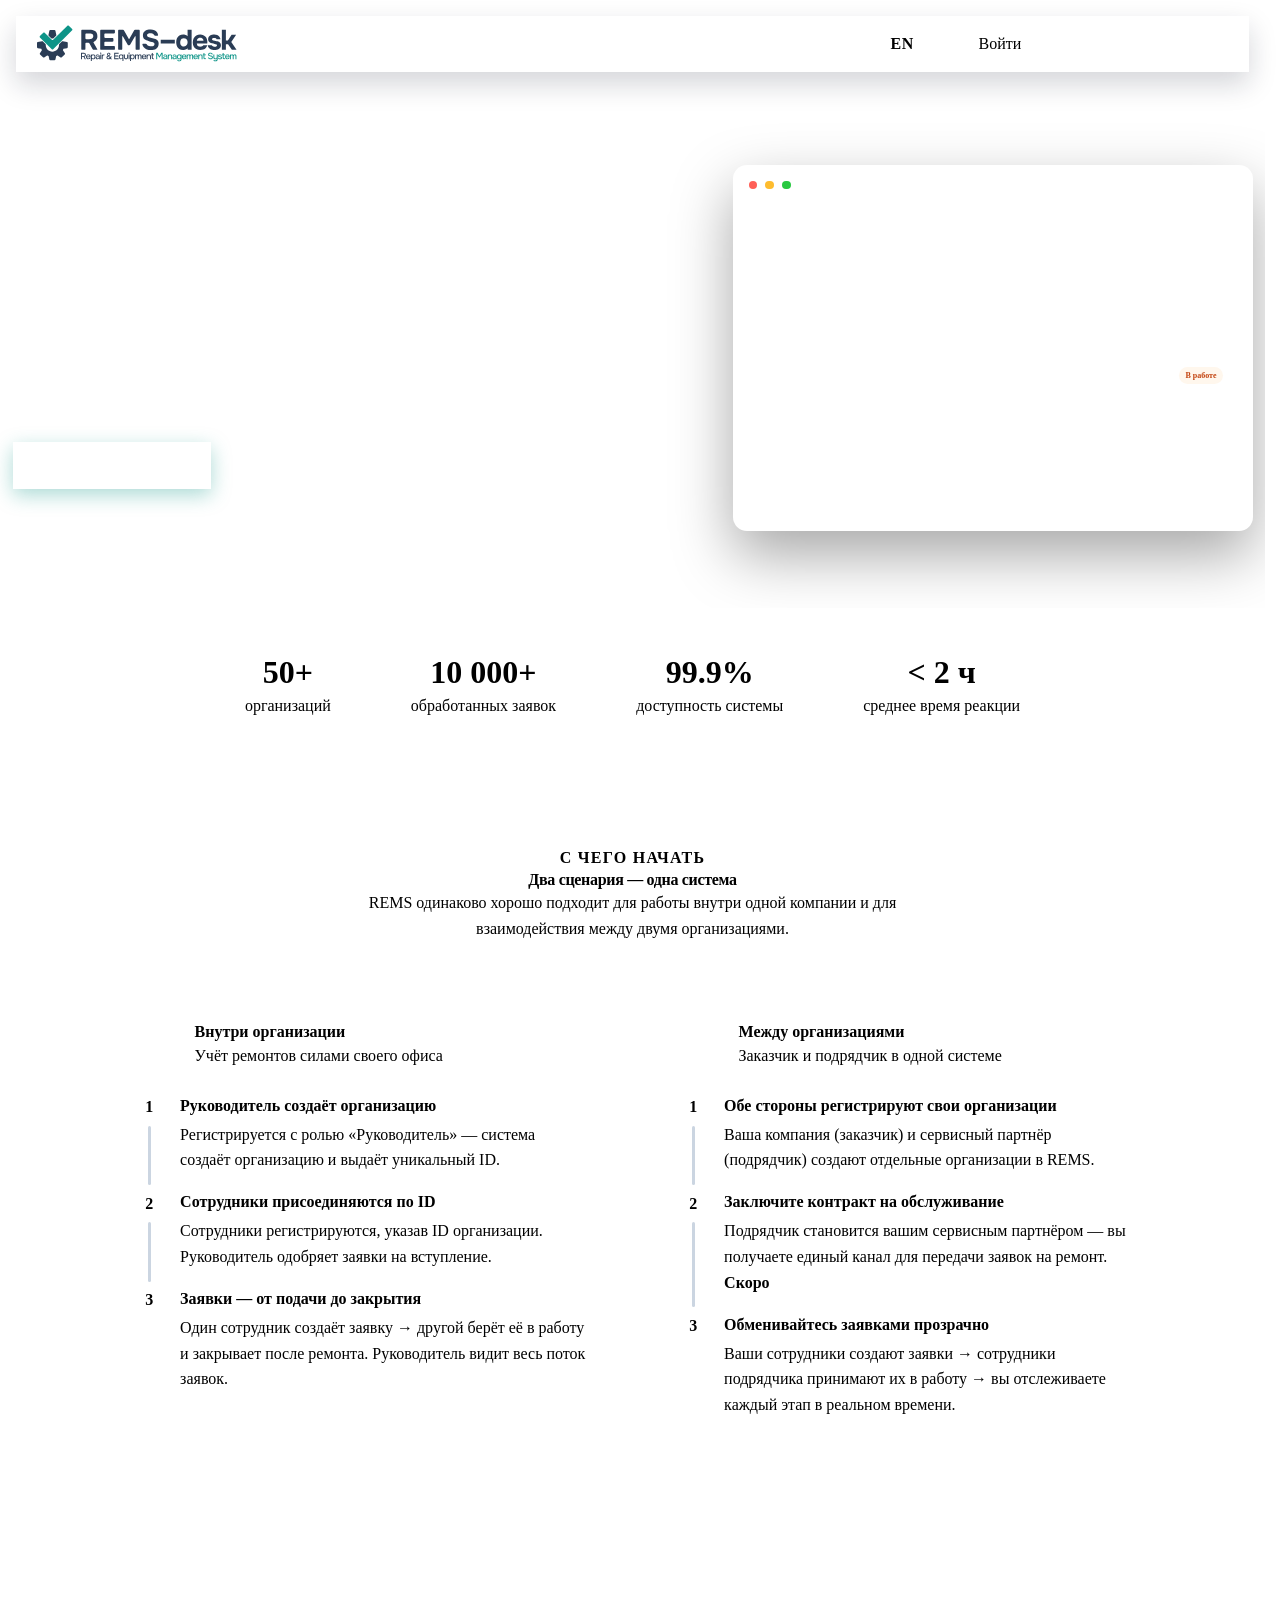
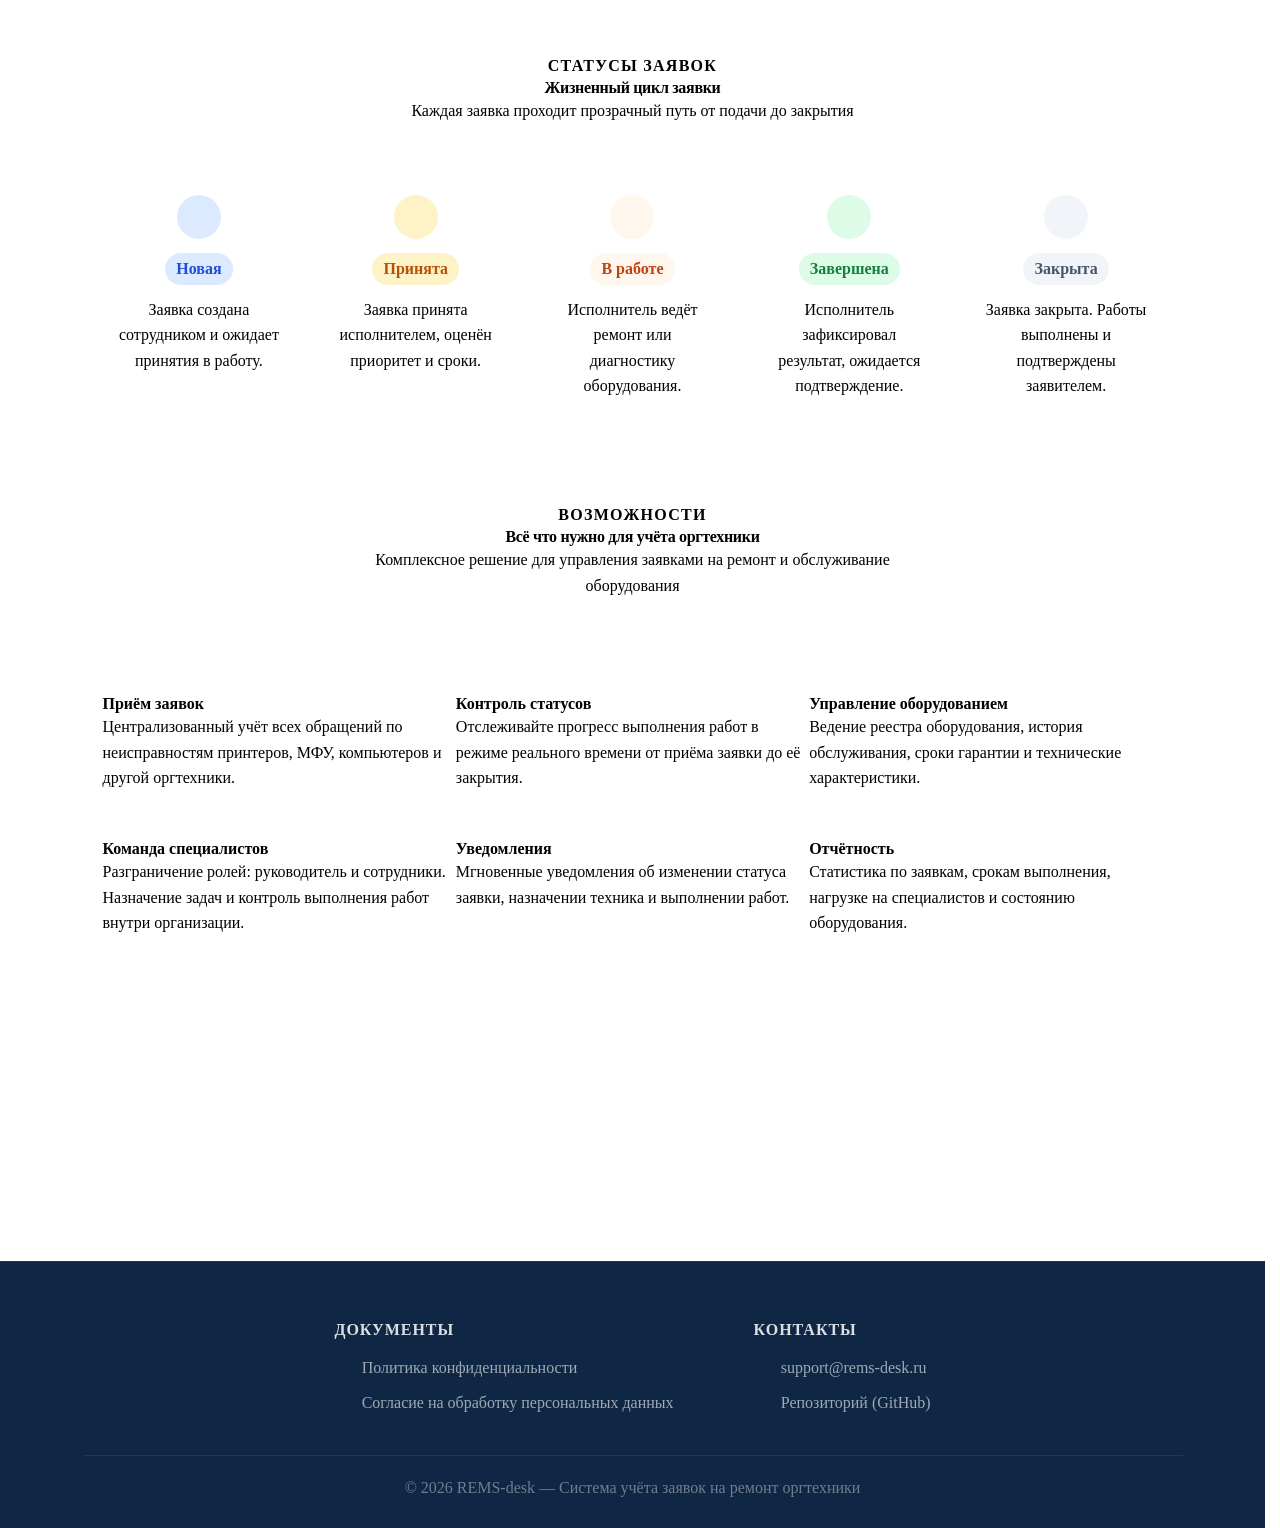
==== index.html @ 39fbb9e4 "Update: brand/logo rollout across the app, email-ready legal consents, request roadmap redesign, col" ====
<!DOCTYPE html>
<html lang="ru">
<head>
  <meta charset="UTF-8">
  <meta name="viewport" content="width=device-width, initial-scale=1.0">
  <title>REMS-desk — Система учёта заявок на ремонт оргтехники</title>

  <!-- Favicons / PWA / brand -->
  <link rel="icon" href="/assets/favicon.ico" sizes="any">
  <link rel="icon" type="image/svg+xml" href="/assets/favicon.svg">
  <link rel="icon" type="image/png" sizes="32x32" href="/assets/favicon-32x32.png">
  <link rel="icon" type="image/png" sizes="16x16" href="/assets/favicon-16x16.png">
  <link rel="apple-touch-icon" sizes="180x180" href="/assets/apple-touch-icon.png">
  <link rel="manifest" href="/assets/site.webmanifest">
  <meta name="theme-color" content="#2a3c55">

  <!-- Open Graph / Twitter (social link previews) -->
  <meta property="og:type" content="website">
  <meta property="og:site_name" content="REMS-desk">
  <meta property="og:title" content="REMS-desk — Система учёта ремонта и оборудования">
  <meta property="og:description" content="Учёт и обработка заявок на ремонт и обслуживание оргтехники: контракты, SLA, реестр оборудования.">
  <meta property="og:url" content="https://rems-desk.ru/">
  <meta property="og:image" content="https://rems-desk.ru/assets/og-image.png">
  <meta property="og:image:width" content="1200">
  <meta property="og:image:height" content="630">
  <meta name="twitter:card" content="summary_large_image">
  <meta name="twitter:title" content="REMS-desk — Система учёта ремонта и оборудования">
  <meta name="twitter:description" content="Учёт и обработка заявок на ремонт и обслуживание оргтехники.">
  <meta name="twitter:image" content="https://rems-desk.ru/assets/og-image.png">
  <!-- All assets are self-hosted (no third-party CDN dependency).
       Fonts, icons, three.js + Vanta are bundled under /fonts and
       /vendor. The site survives a full offline run of the backend. -->
  <link rel="stylesheet" href="fonts/onest.css">
  <link rel="stylesheet" href="vendor/phosphor/regular.css">
  <link rel="stylesheet" href="vendor/phosphor/bold.css">
  <link rel="stylesheet" href="vendor/phosphor/fill.css">
  <link rel="stylesheet" href="vendor/phosphor/duotone.css">
  <link rel="stylesheet" href="style.css">
  <link rel="stylesheet" href="css/landing.css">
  <!-- Vanta + three.js for the hero fog animation. Both deferred so
       they don't block first paint; the inline init polls for `VANTA`
       and `THREE` to handle the (rare) race where the body parses
       faster than these scripts execute. -->
  <script defer src="vendor/three.r134.min.js"></script>
  <script defer src="vendor/vanta.waves.min.js"></script>
  <!-- Sync flag for the auth state — set BEFORE first paint so the
       navbar doesn't briefly flash the guest variant (Login / Register)
       when the user is already authenticated and the page is reloading
       from the dashboard. The .has-auth selector below CSS-hides
       #nav-guest until applyLoggedInHeader() either confirms the token
       and toggles to #nav-user, or 401s and clears the flag. -->
  <script>
    // Pre-paint auth-state sniff. Runs synchronously in <head> so the
    // page never flashes the guest UI for a logged-in user. Two jobs:
    //
    //   1. Set .has-auth on <html> so the CSS rule collapses #nav-guest
    //      (the login/register buttons in the navbar) until JS confirms
    //      the token is valid.
    //
    //   2. Rewrite EVERY in-page auth CTA so a click bypasses the
    //      /pages/register|login page entirely and jumps straight to
    //      the dashboard. Previously the user briefly saw the login
    //      page (and lost the landing animation) while its inline
    //      redirect ran. Selector targets:
    //         a[href$="/pages/register.html"]
    //         a[href$="/pages/login.html"]
    //      …picking up the hero CTA, both guide-card buttons, the
    //      final CTA section, and the navbar's guest links. The
    //      DOM doesn't exist yet at <head> time, so we defer the
    //      rewrite to DOMContentLoaded — which still fires before
    //      any of the buttons can be clicked.
    try {
      if (localStorage.getItem('rems_token')) {
        document.documentElement.classList.add('has-auth');
        document.addEventListener('DOMContentLoaded', () => {
          // Rewrite every auth CTA to point straight at the dashboard,
          // AND attach a click handler that pops up the blur+spinner
          // overlay BEFORE the navigation happens. Without the overlay
          // the user sees a half-second of blank/white between landing
          // and dashboard render — with it the transition reads as one
          // continuous "loading" state. The destination dashboard.html
          // re-uses the overlay element (looked up by id) and only
          // dismisses it after profile data is in, honouring a 1.5s
          // min-visible floor via lib/page-loader.js.
          document.querySelectorAll(
            'a[href$="/pages/register.html"], a[href$="/pages/login.html"]'
          ).forEach(a => {
            a.href = '/pages/dashboard.html';
            a.addEventListener('click', () => {
              // Inject the overlay SYNCHRONOUSLY in the click frame.
              // The browser paints this overlay together with the
              // click-effect frame BEFORE starting to unload the
              // landing page. Without this synchronous insert, the
              // Vanta canvas was visibly "freezing" for 100-200ms
              // during the document swap (raF pauses on unload). The
              // overlay matches the dashboard's inline pre-paint
              // overlay (opaque #f8fafc + spinner) — visually
              // continuous across the navigation.
              if (document.getElementById('initial-page-loader')) return;
              const el = document.createElement('div');
              el.id = 'initial-page-loader';
              el.className = 'loader-overlay loader-overlay--fixed';
              el.style.background = '#f8fafc';        /* opaque, no compositing — same as dashboard pre-paint */
              el.innerHTML = '<span class="spinner spinner-lg" aria-label="Loading"></span>';
              document.body.appendChild(el);
            });
          });
        });
      }
    } catch (_) {}
  </script>
  <style>
    /* CSS partner of the inline script above — keep the guest variant
       collapsed while we wait for /api/profile/me. The nav-user block
       stays .hidden until applyLoggedInHeader() removes the class. */
    .has-auth #nav-guest { display: none !important; }
  </style>
  <style>
    /* Navbar auth buttons share ONE width across both languages so the
       header doesn't reflow when the user toggles RU ↔ EN. The width is
       pinned to fit the longest label of the set ("Регистрация" / 11ch);
       a fixed min-width keeps both Login and Register buttons identical
       on RU and on EN simultaneously. */
    .navbar-actions #nav-guest .btn { min-width: 9.5rem; justify-content: center; }

    /* Bell icon container — equal breathing room on both sides so it
       sits in its own slot in the navbar. Icon takes the navy "accent
       grey" tone for a stronger read against the frosted navbar bg. */
    #nav-bell {
      margin: 0 0.25rem;
      --btn-icon:       var(--clr-navy);
      --btn-icon-hover: var(--clr-accent);
    }
  </style>
  <style>
    /* ── Landing extras ────────────────────────────────────────── */

    /* Unified width tokens for the landing:
       • --landing-content: width of every information section below
         the hero. Tuned so two .guide-card tiles sit side-by-side
         comfortably ("2 big squares + a bit").
       • --landing-navbar:  width of the floating navbar — slightly
         wider than the content so the chrome reads as a frame above
         the page content, not as part of it. */
    :root {
      --landing-content: 1060px;
      /* Navbar shell is intentionally wider than --landing-content so
         the chrome reads as a frame ABOVE the page rather than as part
         of the column. Was 1180px (370px side gap on a 1920px viewport,
         feels narrow); bumped to 1540px so the side gap is roughly
         halved (~190px) on a 1920px viewport. Content columns below
         the hero still respect --landing-content. */
      --landing-navbar:  1540px;
    }
    /* Force every information section on the landing through ONE width
       (`--landing-content`) by overriding the global --content-max
       token in landing scope. Anything inside body.landing that uses
       var(--content-max) — .features-grid, .landing-footer, .container,
       etc. — falls in line automatically. */
    body.landing { --content-max: var(--landing-content); }

    /* ── Floating navbar ────────────────────────────────────────── */
    /* The landing-page navbar overrides the default site navbar's
       full-bleed look: detaches from the page edges, rounds, casts a
       drop-shadow, and sits ABOVE the Vanta hero via z-index. The
       background is opaque-ish white so the navbar still reads on top
       of the dark fog canvas behind it. */
    body.landing > .navbar {
      position: sticky;
      top: 1rem;
      z-index: 50;
      width: calc(100% - 2rem);
      max-width: var(--landing-navbar);
      margin: 1rem auto 0;
      border-radius: var(--radius-2xl);
      /* Frosted-glass effect: the bg has only ~70% opacity and the
         browser actually blurs the fog behind it. backdrop-filter is
         widely supported now; on older browsers the more opaque
         fallback below still reads as a clean navbar. */
      background: rgba(255, 255, 255, 0.7);
      backdrop-filter: blur(18px) saturate(140%);
      -webkit-backdrop-filter: blur(18px) saturate(140%);
      box-shadow: 0 12px 28px rgba(15, 23, 42, 0.18);
      border: 1px solid rgba(255, 255, 255, 0.5);
      padding: 0.75rem 1.25rem;
    }
    /* Browsers without backdrop-filter fall back to a more opaque tile
       so the text on the navbar still reads against the fog behind. */
    @supports not ((backdrop-filter: blur(1px)) or (-webkit-backdrop-filter: blur(1px))) {
      body.landing > .navbar { background: rgba(255, 255, 255, 0.94); }
    }
    /* Page background: navy under everything except the body sections
       — eliminates the bright white strip that used to peek between
       the top of the viewport and the navbar. */
    body.landing { background: var(--clr-navy); }

    /* ── Hero — full-bleed Vanta canvas + overlay content ───────── */
    .hero {
      position: relative;
      padding: 0;
      overflow: hidden;
      /* Hero canvas reaches the VERY TOP of the viewport — the floating
         navbar sits on top of it via z-index. The negative margin is
         generous (8rem) so we cover both the navbar's 1rem top-offset
         and its variable height (taller now with the bilingual subtitle
         line). The previous tight 4.5rem calc left a navy strip when
         the navbar grew. */
      margin-top: -8rem;
      padding-top: 9rem;
      background: var(--clr-navy);                  /* fallback if Vanta hasn't initialised yet */
      color: #fff;
      border-bottom: none;
    }
    .hero-2col {
      position: relative;
      z-index: 1;
      display: grid;
      grid-template-columns: 1.05fr 1fr;
      align-items: center;
      gap: var(--space-8);
      min-height: 520px;
      /* Hero content gets its OWN width — slightly wider than the
         landing's central info column (--landing-content = 1060px)
         but still narrower than the navbar shell (--landing-navbar =
         1540px). Picks up "the hero text + mockup feel more
         expansive than the article below" without dragging the eye
         off the center axis. */
      max-width: 1240px;
      margin: 0 auto;
      padding: 3rem var(--space-6);
    }
    .hero-text {
      display: flex;
      flex-direction: column;
      justify-content: center;
      align-items: flex-start;                      /* hero content rides the LEFT edge of the grid */
      text-align: left;                             /* defend against inherited `text-align: center` from .hero / .container */
    }
    .hero-text * { text-align: inherit; }
    /* Hero title — flat white, NO shadow. The Vanta canvas behind it
       carries enough contrast (navy waves) that pure white reads
       cleanly without typographic effects. Previous layered shadows
       felt overworked and competed with the subtitle below. */
    .hero-title {
      font-size: clamp(1.75rem, 3.3vw, 2.6rem);
      font-weight: 800;
      color: #fff;
      line-height: 1.12;
      letter-spacing: -0.02em;
      margin: 0 0 1rem;
      padding: 0;
      text-shadow: none;
    }
    /* Accent word ("оргтехники") — pure white, NO shadow. The title
       above already carries a layered shadow stack for legibility;
       repeating it on the accent line made the typography feel
       overworked. Plain white reads cleanly against the waves. */
    .hero-title .accent {
      color: #fff;
      text-shadow: none;
    }
    .hero-subtitle {
      font-size: var(--text-lg);
      /* Semi-transparent so the subtitle quietly supports the title
         rather than competing with it for attention. 0.78 alpha
         reads against the darkest wave troughs while clearly
         de-emphasised against the title. No text-shadow — matches the
         title's flat treatment. */
      color: rgba(255, 255, 255, 0.78);
      line-height: 1.6;
      margin: 0 0 1.75rem;
      padding: 0;
      max-width: 540px;
      text-shadow: none;
    }
    .hero-actions { display: flex; gap: 1rem; flex-wrap: wrap; }
    /* Hero CTA: jade-teal filled CTA with white label. Uses the new
       var-based hover system (.btn base in style.css reads these
       tokens) so hovering shifts bg, label and icon channels in
       parallel — no per-rule override of the hover behaviour needed. */
    .hero-actions .btn-hero-cta {
      --btn-bg:           var(--clr-accent);
      --btn-color:        #fff;
      --btn-border:       var(--clr-accent);
      --btn-icon:         #fff;
      --btn-bg-hover:     var(--clr-accent-hover);
      --btn-color-hover:  #ecfdf5;
      --btn-border-hover: var(--clr-accent-hover);
      --btn-icon-hover:   #ecfdf5;
      font-weight: 700;
      padding: 0.85rem 1.6rem;
      font-size: var(--text-base);
      box-shadow: 0 6px 20px rgba(13, 148, 136, 0.35);
    }
    .hero-actions .btn-hero-cta:hover { box-shadow: 0 10px 28px rgba(13, 148, 136, 0.45); }

    /* Vanta fog canvas: the lib injects a <canvas> as the FIRST child
       of #hero-vanta — pin it behind the content with a negative
       z-index trick (we use z-index:0 on the canvas, z-index:1 on
       content) and stretch it to the full hero box. */
    .vanta-canvas { position: absolute; inset: 0; z-index: 0; }

    /* Hero mockup — dark wrapper and spotlight gradients are gone.
       The window now floats over the fog and aligns to the RIGHT edge
       of the hero grid (mirror of the title's left edge), and is wider
       so the right-hand half of the hero carries more visual weight. */
    .hero-mockup {
      display: flex;
      align-items: center;
      justify-content: flex-end;
      padding: 1rem 0;
      position: relative;
    }
    /* Grow the mock window from 400 px → 520 px so its right edge
       sits flush with the grid's right edge (mirror of the title
       padding on the left). */
    .hero-mockup .mockup-window { max-width: 520px; }
    .mockup-window {
      background: #fff;
      border-radius: 14px;
      box-shadow: 0 24px 60px rgba(0,0,0,.35);
      width: 100%;
      max-width: 400px;
      overflow: hidden;
      position: relative;
      z-index: 1;
    }
    .mockup-topbar {
      background: var(--clr-navy);
      padding: .65rem 1rem;
      display: flex;
      align-items: center;
      gap: .5rem;
    }
    .mockup-dot { width: .55rem; height: .55rem; border-radius: 50%; }
    .mockup-dot.r { background: #ff5f57; }
    .mockup-dot.y { background: #febc2e; }
    .mockup-dot.g { background: #28c840; }
    .mockup-title-bar {
      flex: 1;
      background: rgba(255,255,255,.08);
      border-radius: 4px;
      height: 1.2rem;
      margin: 0 .5rem;
      display: flex;
      align-items: center;
      padding: 0 .5rem;
    }
    .mockup-title-bar span { font-size: .6rem; color: rgba(255,255,255,.5); font-family: monospace; }
    .mockup-body { padding: 1.25rem; }
    .mockup-header {
      display: flex;
      align-items: center;
      justify-content: space-between;
      margin-bottom: 1rem;
    }
    .mockup-logo {
      display: flex;
      align-items: center;
      gap: .4rem;
      font-weight: 700;
      font-size: .8rem;
      color: var(--clr-navy);
    }
    .mockup-logo-icon {
      width: 1.5rem; height: 1.5rem;
      background: var(--clr-navy);
      border-radius: 5px;
      display: flex; align-items: center; justify-content: center;
      color: #fff; font-size: .7rem;
    }
    .mockup-stats {
      display: grid;
      grid-template-columns: 1fr 1fr 1fr;
      gap: .5rem;
      margin-bottom: 1rem;
    }
    .mockup-stat {
      background: var(--clr-bg-muted);
      border-radius: 8px;
      padding: .6rem .5rem;
      text-align: center;
    }
    .mockup-stat-val { font-size: .85rem; font-weight: 700; color: var(--clr-navy); line-height: 1; }
    .mockup-stat-lbl { font-size: .55rem; color: var(--clr-text-muted); margin-top: .2rem; }
    .mockup-section-label {
      font-size: .6rem;
      font-weight: 700;
      text-transform: uppercase;
      letter-spacing: .07em;
      color: var(--clr-text-muted);
      margin-bottom: .5rem;
    }
    .mockup-req {
      display: flex;
      align-items: center;
      gap: .6rem;
      padding: .55rem .6rem;
      border: 1px solid var(--clr-border);
      border-radius: 8px;
      margin-bottom: .4rem;
      background: #fff;
    }
    .mockup-req-icon {
      width: 1.6rem; height: 1.6rem;
      border-radius: 6px;
      display: flex; align-items: center; justify-content: center;
      font-size: .75rem;
      flex-shrink: 0;
    }
    .mockup-req-icon.teal { background: var(--clr-accent-light); color: var(--clr-accent); }
    .mockup-req-icon.navy { background: var(--clr-navy-light); color: var(--clr-navy); }
    .mockup-req-main { flex: 1; min-width: 0; }
    .mockup-req-title { font-size: .65rem; font-weight: 600; color: var(--clr-text-primary); white-space: nowrap; overflow: hidden; text-overflow: ellipsis; }
    .mockup-req-sub   { font-size: .55rem; color: var(--clr-text-muted); }
    .mockup-badge {
      font-size: .5rem;
      font-weight: 700;
      padding: .15rem .4rem;
      border-radius: 999px;
      white-space: nowrap;
    }
    .mockup-badge.orange { background: #fff7ed; color: #c2410c; }
    .mockup-badge.green  { background: var(--clr-accent-light); color: var(--clr-accent); }
    .mockup-badge.blue   { background: var(--clr-navy-light); color: var(--clr-navy); }

    /* Stats row — gray band */
    .stats-row {
      display: flex;
      justify-content: center;
      flex-wrap: wrap;
      gap: 2.5rem 5rem;
      padding: 3rem 1.5rem;
      background: var(--clr-bg-subtle);
      border-top: 1px solid var(--clr-border);
      border-bottom: 1px solid var(--clr-border);
    }
    .stat-item { text-align: center; }
    .stat-item-val   { font-size: 2rem; font-weight: 800; color: var(--clr-navy); line-height: 1; }
    .stat-item-label { font-size: var(--text-sm); color: var(--clr-text-secondary); margin-top: .4rem; }

    /* ── Guide cards ─────────────────────────────────────────────
       Both cards share ONE palette now: navy "accent gray" headers/
       icons + the brand jade-teal CTA at the bottom. The previous
       teal-vs-navy split was visually noisy. */
    .guide-cards {
      display: grid;
      grid-template-columns: 1fr 1fr;
      gap: 1.75rem;
      max-width: var(--landing-content);
      margin: 0 auto;
    }
    .guide-card {
      background: var(--clr-bg-subtle);
      border: 1px solid var(--clr-border);
      border-radius: var(--radius-xl);
      padding: 2rem;
      display: flex;
      flex-direction: column;
      gap: 1.5rem;
    }
    /* Header pattern mirrors .modal-header: icon-tile on the LEFT,
       title (xl/700/primary) on top of a muted subtitle line. The
       previous "small uppercase TAG above the title" inverted the
       hierarchy (label > content). */
    .guide-card-header {
      display: flex;
      align-items: center;
      gap: 1rem;
    }
    .guide-card-icon {
      width: 2.75rem;
      aspect-ratio: 1 / 1;
      border-radius: var(--radius-lg);
      display: flex; align-items: center; justify-content: center;
      font-size: 1.35rem;
      flex-shrink: 0;
      background: var(--clr-navy-light);
      color: var(--clr-navy);
    }
    .guide-card-header-text { flex: 1; min-width: 0; }
    /* Now reads as the secondary line under the title — small, muted,
       not the loudest thing in the card. */
    .guide-card-tag {
      font-size: var(--text-sm);
      font-weight: 500;
      color: var(--clr-text-secondary);
      margin-top: .15rem;
    }
    .guide-card-title {
      font-size: var(--text-xl);
      font-weight: 700;
      color: var(--clr-text-primary);
      line-height: 1.25;
    }
    /* CTA spans the whole card bottom (matches modal-footer .btn pattern). */
    .guide-card-btn { margin-top: auto; width: 100%; }

    /* Step numbers — slimmer & a touch denser. Same circle for both
       cards now that the palette is unified. */
    .guide-steps { display: flex; flex-direction: column; gap: 0; }
    .guide-step {
      display: grid;
      grid-template-columns: auto 1fr;
      gap: 1rem;
      align-items: stretch;       /* let left column fill the row so the line reaches the next circle */
    }
    .guide-step-left {
      display: flex;
      flex-direction: column;
      align-items: center;
      flex-shrink: 0;
    }
    .guide-step-num {
      width: 1.85rem; height: 1.85rem;
      border-radius: 50%;
      border: 2px solid var(--clr-navy);
      background: var(--clr-navy-light);
      color: var(--clr-navy);
      display: flex; align-items: center; justify-content: center;
      font-size: var(--text-xs); font-weight: 700;
      flex-shrink: 0;
    }
    /* Line fills the gap between two consecutive circles with a tiny
       equal margin top/bottom (4px each side). Thicker (3px) + darker
       than the previous --clr-border so the connection actually reads. */
    .guide-step-line {
      width: 3px;
      flex: 1;
      background: var(--clr-border-strong, #cbd5e1);
      margin: 4px 0;
      border-radius: 2px;
    }
    .guide-step-body { padding-top: .1rem; padding-bottom: 1rem; }
    .guide-step:last-child .guide-step-body { padding-bottom: 0; }
    .guide-step-title {
      font-size: var(--text-sm);
      font-weight: 700;
      color: var(--clr-navy);
      margin-bottom: .25rem;
    }
    .guide-step-desc {
      font-size: var(--text-xs);
      color: var(--clr-text-secondary);
      line-height: 1.6;
    }

    @media (max-width: 760px) {
      .guide-cards { grid-template-columns: 1fr; }
    }

    /* Features */
    .feature-card {
      background: var(--clr-surface);
      border: 1px solid var(--clr-border);
    }
    .feature-icon.navy { background: var(--clr-navy-light); color: var(--clr-navy); }

    /* ── Request Statuses ─────────────────────────────────────────
       Section spans the SAME width as the rest of the landing content
       (--landing-content). Arrow cells (`auto`) stretch with the row
       so the chevron is genuinely centred against the cards, not
       pinned to a hand-tuned padding-top. */
    .status-flow {
      display: grid;
      grid-template-columns: 1fr auto 1fr auto 1fr auto 1fr auto 1fr;
      gap: .75rem;
      align-items: stretch;       /* rows stretch — cards in a row share height */
      max-width: var(--landing-content);
      margin: 0 auto;
    }
    /* Arrows: vertically centred against the card row + slightly
       darker/bolder than the muted border colour. Phosphor `ph-bold`
       weight is loaded site-wide, so we can pin the bolder glyph here. */
    .status-arrow {
      color: var(--clr-text-muted);
      font-size: 1.5rem;
      display: flex;
      align-items: center;
      justify-content: center;
    }
    .status-card {
      background: var(--clr-surface);
      border: 1px solid var(--clr-border);
      border-radius: var(--radius-xl);
      padding: 1.5rem 1rem;
      text-align: center;
      transition: box-shadow var(--trans-normal), transform var(--trans-normal);
      display: flex;              /* equal-height cards across the row */
      flex-direction: column;
      align-items: center;
    }
    .status-card:hover { box-shadow: var(--shadow-md); transform: translateY(-2px); }
    .status-icon {
      width: 2.75rem; height: 2.75rem;
      border-radius: 50%;
      display: flex; align-items: center; justify-content: center;
      font-size: 1.2rem;
      margin: 0 auto .85rem;
    }
    .status-badge {
      display: inline-block;
      padding: .25rem .7rem;
      border-radius: 999px;
      font-size: var(--text-xs);
      font-weight: 700;
      margin-bottom: .75rem;
    }
    .status-desc {
      font-size: var(--text-xs);
      color: var(--clr-text-secondary);
      line-height: 1.6;
      margin: 0;
    }
    /* Per-status colour palette — five distinct tones so no two stages
       share a colour. We avoid the brand jade-teal AND ink-navy here so
       the lifecycle reads as its own colour story (not a recap of the
       brand). Light bg + on-dark text per chip. */
    .status-new      .status-icon, .status-new      .status-badge { background: #dbeafe; color: #1d4ed8; }   /* blue   */
    .status-accepted .status-icon, .status-accepted .status-badge { background: #fef3c7; color: #b45309; }   /* amber  */
    .status-progress .status-icon, .status-progress .status-badge { background: #fff7ed; color: #c2410c; }   /* orange */
    .status-done     .status-icon, .status-done     .status-badge { background: #dcfce7; color: #15803d; }   /* green  */
    .status-closed   .status-icon, .status-closed   .status-badge { background: #f1f5f9; color: #475569; }   /* slate  */

    @media (max-width: 900px) {
      .status-flow {
        grid-template-columns: 1fr 1fr;
      }
      .status-arrow { display: none; }
    }
    @media (max-width: 520px) {
      .status-flow { grid-template-columns: 1fr; }
    }

    /* Roles */
    .role-pill-grid {
      display: grid;
      grid-template-columns: repeat(auto-fit, minmax(220px, 1fr));
      gap: 1.25rem;
      max-width: 960px;
      margin: 0 auto;
    }
    .role-pill {
      background: var(--clr-surface);
      border: 1px solid var(--clr-border);
      border-radius: var(--radius-xl);
      padding: 1.5rem;
      transition: box-shadow var(--trans-normal), transform var(--trans-normal);
    }
    .role-pill:hover { box-shadow: var(--shadow-md); transform: translateY(-2px); }
    .role-pill-icon {
      width: 2.75rem; height: 2.75rem;
      border-radius: var(--radius-md);
      display: flex; align-items: center; justify-content: center;
      font-size: 1.25rem;
      margin-bottom: 1rem;
    }
    .role-pill-icon.green { background: var(--clr-accent-light); color: var(--clr-accent); }
    .role-pill-icon.navy  { background: var(--clr-navy-light);   color: var(--clr-navy); }
    .role-pill-title { font-size: var(--text-base); font-weight: 600; margin-bottom: .4rem; color: var(--clr-navy); }
    .role-pill-desc  { font-size: var(--text-sm); color: var(--clr-text-secondary); line-height: 1.55; }

    /* Section label / title overrides */
    .section-label { color: var(--clr-accent) !important; }
    .section-title { color: var(--clr-navy)   !important; }

    /* Responsive hero */
    @media (max-width: 768px) {
      .hero-2col {
        grid-template-columns: 1fr;
        min-height: auto;
      }
      .hero-text { padding: 3rem 1.5rem; }
      .hero-mockup { display: none; }
    }
  </style>
</head>
<body class="landing">

<!-- ── Navbar ──────────────────────────────────────────────────── -->
<header class="navbar">
  <a href="/" class="navbar-brand" aria-label="REMS-desk">
    <img class="navbar-logo-img" src="/assets/logo-full.svg" alt="REMS-desk — Repair & Equipment Management System">
  </a>
  <div class="navbar-spacer"></div>
  <div class="navbar-actions">
    <div class="lang-switcher">
      <button type="button" class="lang-btn active" data-lang="ru">RU</button>
      <button type="button" class="lang-btn"        data-lang="en">EN</button>
    </div>

    <!-- Guest variant: shown when NO rems_token in localStorage -->
    <div id="nav-guest" style="display:contents;">
      <a href="/pages/login.html" class="btn btn-secondary" data-i18n="landing.cta_secondary">Войти</a>
      <a href="/pages/register.html" class="btn btn-navy" data-i18n="auth.register.title">Регистрация</a>
    </div>

    <!-- Logged-in variant: shown when rems_token is present.
         Hidden by default; JS at bottom of page toggles visibility AFTER
         a successful /api/profile/me fetch so we don't flash the user UI
         for a stale/invalid token. -->
    <div id="nav-user" class="hidden" style="display:contents;">
      <button class="btn btn-icon btn-ghost" id="nav-bell" style="position:relative;" aria-label="Уведомления">
        <i class="ph ph-bell" style="font-size:1.25rem;"></i>
        <!-- Mirror of dashboard's bell badge — but on the landing the
             user is presumably guest; this stays hidden in practice. -->
        <span class="notif-count-badge" id="nav-bell-dot" style="display:none;" aria-hidden="true"></span>
      </button>

      <!-- No horizontal padding on the wrap — the gap to the bell on the
           left and to the dropdown chrome on the right is owned by
           `.navbar-actions` flex gap (and #nav-bell's own .25rem margin).
           Previously this wrap had `.65rem` side-padding which doubled
           the spacing visually. -->
      <div class="user-menu-wrap navbar-user-trigger" style="position:relative; display:flex; align-items:center; gap:.5rem; padding:.25rem 0; border-radius:var(--radius-lg);">
        <!-- Name is a plain link that jumps straight to the dashboard
             overview tab. Putting it OUTSIDE the avatar button avoids
             the old `stopPropagation`-vs-bubble race where clicking
             the name briefly toggled the dropdown before navigating. -->
        <a id="nav-user-name" href="/pages/dashboard.html"
           style="font-size:var(--text-sm); font-weight:600; color:var(--clr-navy); text-decoration:none;">…</a>
        <button id="nav-user-trigger" class="avatar avatar-sm" type="button"
                style="cursor:pointer; border:none; padding:0;">
          <span id="nav-user-initials">?</span>
          <img id="nav-user-avatar" src="" alt="" style="display:none;">
        </button>

        <!-- Same 3-row dropdown structure as the dashboard's #user-dropdown.
             Header row IS the profile link now — clicking it jumps to
             /pages/dashboard.html#profile. -->
        <div id="nav-user-dropdown" class="hidden user-dropdown">
          <a class="user-dropdown-row user-dropdown-row--header" href="/pages/dashboard.html#profile">
            <span class="user-dropdown-icon"><i class="ph-duotone ph-user-circle"></i></span>
            <span class="user-dropdown-text">
              <span id="nav-dd-name" class="user-dropdown-name">—</span>
              <span id="nav-dd-contact" class="user-dropdown-sub">—</span>
            </span>
          </a>
          <a id="nav-dd-org-link" class="user-dropdown-row" href="/pages/dashboard.html#org">
            <span class="user-dropdown-icon"><i class="ph-duotone ph-buildings"></i></span>
            <span class="user-dropdown-text">
              <span id="nav-dd-org" class="user-dropdown-name">—</span>
              <span id="nav-dd-pill" class="badge badge-default user-dropdown-pill">—</span>
            </span>
          </a>
          <button id="nav-logout" class="user-dropdown-row user-dropdown-row--danger" type="button">
            <span class="user-dropdown-icon"><i class="ph-duotone ph-sign-out"></i></span>
            <span class="user-dropdown-text">
              <span class="user-dropdown-name" data-i18n="nav.logout">Выйти</span>
            </span>
          </button>
        </div>
      </div>
    </div>
  </div>
</header>

<!-- ══════════════════════════════════════════════════════════════
     SECTION 1 — Hero  (background: white)
     ══════════════════════════════════════════════════════════════ -->
<section class="hero" id="hero-vanta">
  <div class="hero-2col">

    <!-- Left: text + single CTA. The "Система управления ремонтом"
         badge from earlier drafts is gone; the title carries the
         brand on its own against the fog backdrop. -->
    <div class="hero-text">
      <h1 class="hero-title">
        <span data-i18n="landing.hero_title">Учёт заявок на ремонт и обслуживание</span><br>
        <span class="accent" data-i18n="landing.hero_title_accent">оргтехники</span>
      </h1>
      <p class="hero-subtitle" data-i18n="landing.hero_subtitle">
        Автоматизируйте обслуживание принтеров, копиров и компьютеров. Полная прозрачность от приёма заявки до закрытия.
      </p>
      <div class="hero-actions">
        <a href="/pages/register.html" class="btn btn-hero-cta">
          <span data-i18n="landing.cta_primary">Зарегистрироваться</span>
        </a>
      </div>
    </div>

    <!-- Right: UI mockup. The dark navy frame + radial-gradient
         spotlight wrapper is gone — the mockup window now floats
         directly over the Vanta fog. -->
    <div class="hero-mockup">
      <div class="mockup-window">
        <div class="mockup-topbar">
          <div class="mockup-dot r"></div>
          <div class="mockup-dot y"></div>
          <div class="mockup-dot g"></div>
          <div class="mockup-title-bar"><span>rems.local/dashboard</span></div>
        </div>
        <div class="mockup-body">
          <div class="mockup-header">
            <div class="mockup-logo">
              <div class="mockup-logo-icon"><i class="ph ph-wrench"></i></div>
              REMS
            </div>
            <span style="font-size:.6rem; color:var(--clr-text-muted);">Иванов И.И. · Сотрудник</span>
          </div>
          <div class="mockup-stats">
            <div class="mockup-stat">
              <div class="mockup-stat-val" style="color:var(--clr-accent);">12</div>
              <div class="mockup-stat-lbl">Открытых</div>
            </div>
            <div class="mockup-stat">
              <div class="mockup-stat-val">5</div>
              <div class="mockup-stat-lbl">В работе</div>
            </div>
            <div class="mockup-stat">
              <div class="mockup-stat-val" style="color:var(--clr-navy);">48</div>
              <div class="mockup-stat-lbl">Закрыто</div>
            </div>
          </div>
          <div class="mockup-section-label">Активные заявки</div>
          <div class="mockup-req">
            <div class="mockup-req-icon teal"><i class="ph ph-printer"></i></div>
            <div class="mockup-req-main">
              <div class="mockup-req-title">HP LaserJet — не печатает</div>
              <div class="mockup-req-sub">Бухгалтерия · #REQ-1042</div>
            </div>
            <span class="mockup-badge orange">В работе</span>
          </div>
          <div class="mockup-req">
            <div class="mockup-req-icon navy"><i class="ph ph-desktop-tower"></i></div>
            <div class="mockup-req-main">
              <div class="mockup-req-title">ПК зависает при загрузке</div>
              <div class="mockup-req-sub">ИТ-отдел · #REQ-1041</div>
            </div>
            <span class="mockup-badge blue">Новая</span>
          </div>
          <div class="mockup-req">
            <div class="mockup-req-icon teal"><i class="ph ph-monitor"></i></div>
            <div class="mockup-req-main">
              <div class="mockup-req-title">Монитор — артефакты на экране</div>
              <div class="mockup-req-sub">Отдел продаж · #REQ-1040</div>
            </div>
            <span class="mockup-badge green">Закрыта</span>
          </div>
        </div>
      </div>
    </div>

  </div>
</section>

<!-- ══════════════════════════════════════════════════════════════
     SECTION 2 — Stats  (background: gray)
     ══════════════════════════════════════════════════════════════ -->
<div class="stats-row">
  <div class="stat-item">
    <div class="stat-item-val">50+</div>
    <div class="stat-item-label" data-i18n="landing.stats_orgs">организаций</div>
  </div>
  <div class="stat-item">
    <div class="stat-item-val">10 000+</div>
    <div class="stat-item-label" data-i18n="landing.stats_requests">обработанных заявок</div>
  </div>
  <div class="stat-item">
    <div class="stat-item-val">99.9%</div>
    <div class="stat-item-label" data-i18n="landing.stats_uptime">доступность системы</div>
  </div>
  <div class="stat-item">
    <div class="stat-item-val">&lt; 2 ч</div>
    <div class="stat-item-label" data-i18n="landing.stats_time">среднее время реакции</div>
  </div>
</div>

<!-- ══════════════════════════════════════════════════════════════
     SECTION 3 — Guide / two scenarios  (background: white)
     ══════════════════════════════════════════════════════════════ -->
<section style="padding: 5rem 1.5rem; background: var(--clr-bg);">
  <div class="container">
    <div style="text-align:center; margin-bottom:3rem;">
      <p class="section-label" data-i18n="landing.guide_label">С чего начать</p>
      <h2 class="section-title" data-i18n="landing.guide_section_title">Два сценария — одна система</h2>
      <p class="section-subtitle" style="margin:0 auto; max-width:560px;" data-i18n="landing.guide_section_sub">
        REMS одинаково хорошо подходит для работы внутри одной компании и для взаимодействия между двумя организациями.
      </p>
    </div>

    <div class="guide-cards">

      <!-- Card A: Internal org. Bold-weight icon (matches modal-header
           icon weight) so it carries the same visual heft as a modal
           card-icon tile. -->
      <div class="guide-card">
        <div class="guide-card-header">
          <div class="guide-card-icon"><i class="ph-bold ph-buildings"></i></div>
          <div class="guide-card-header-text">
            <!-- The short category line is the loud title now; the
                 descriptive sentence sits below as a subtitle. This
                 puts the structural label on top (modal-style) rather
                 than burying it under the more verbose copy. -->
            <div class="guide-card-title" data-i18n="landing.guideA_title">Внутри организации</div>
            <div class="guide-card-tag" data-i18n="landing.guideA_tag">Учёт ремонтов силами своего офиса</div>
          </div>
        </div>
        <div class="guide-steps">
          <div class="guide-step">
            <div class="guide-step-left">
              <div class="guide-step-num">1</div>
              <div class="guide-step-line"></div>
            </div>
            <div class="guide-step-body">
              <div class="guide-step-title" data-i18n="landing.guideA1_title">Руководитель создаёт организацию</div>
              <p class="guide-step-desc" data-i18n="landing.guideA1_desc">Регистрируется с ролью «Руководитель» — система создаёт организацию и выдаёт уникальный ID.</p>
            </div>
          </div>
          <div class="guide-step">
            <div class="guide-step-left">
              <div class="guide-step-num">2</div>
              <div class="guide-step-line"></div>
            </div>
            <div class="guide-step-body">
              <div class="guide-step-title" data-i18n="landing.guideA2_title">Сотрудники присоединяются по ID</div>
              <p class="guide-step-desc" data-i18n="landing.guideA2_desc">Сотрудники регистрируются, указав ID организации. Руководитель одобряет заявки на вступление.</p>
            </div>
          </div>
          <div class="guide-step">
            <div class="guide-step-left">
              <div class="guide-step-num">3</div>
              <!-- last-step line is hidden by CSS (:last-child) so it
                   doesn't dangle past the final step. -->
            </div>
            <div class="guide-step-body">
              <div class="guide-step-title" data-i18n="landing.guideA3_title">Заявки — от подачи до закрытия</div>
              <p class="guide-step-desc" data-i18n="landing.guideA3_desc">Один сотрудник создаёт заявку → другой берёт её в работу и закрывает после ремонта. Руководитель видит весь поток заявок.</p>
            </div>
          </div>
        </div>
        <a href="/pages/register.html" class="btn btn-primary guide-card-btn" data-i18n="landing.cta_primary">Начать работу</a>
      </div>

      <!-- Card B: Inter-org (client + contractor). Identical chrome to
           Card A — only the icon glyph and copy differ. -->
      <div class="guide-card">
        <div class="guide-card-header">
          <div class="guide-card-icon"><i class="ph-bold ph-handshake"></i></div>
          <div class="guide-card-header-text">
            <div class="guide-card-title" data-i18n="landing.guideB_title">Между организациями</div>
            <div class="guide-card-tag" data-i18n="landing.guideB_tag">Заказчик и подрядчик в одной системе</div>
          </div>
        </div>
        <div class="guide-steps">
          <div class="guide-step">
            <div class="guide-step-left">
              <div class="guide-step-num">1</div>
              <div class="guide-step-line"></div>
            </div>
            <div class="guide-step-body">
              <div class="guide-step-title" data-i18n="landing.guideB1_title">Обе стороны регистрируют свои организации</div>
              <p class="guide-step-desc" data-i18n="landing.guideB1_desc">Ваша компания (заказчик) и сервисный партнёр (подрядчик) создают отдельные организации в REMS.</p>
            </div>
          </div>
          <div class="guide-step">
            <div class="guide-step-left">
              <div class="guide-step-num">2</div>
              <div class="guide-step-line"></div>
            </div>
            <div class="guide-step-body">
              <div class="guide-step-title" data-i18n="landing.guideB2_title">Заключите контракт на обслуживание</div>
              <p class="guide-step-desc" data-i18n="landing.guideB2_desc">Подрядчик становится вашим сервисным партнёром — вы получаете единый канал для передачи заявок на ремонт. <span style="color:var(--clr-accent); font-weight:600;" data-i18n="landing.coming_soon">Скоро</span></p>
            </div>
          </div>
          <div class="guide-step">
            <div class="guide-step-left">
              <div class="guide-step-num">3</div>
            </div>
            <div class="guide-step-body">
              <div class="guide-step-title" data-i18n="landing.guideB3_title">Обменивайтесь заявками прозрачно</div>
              <p class="guide-step-desc" data-i18n="landing.guideB3_desc">Ваши сотрудники создают заявки → сотрудники подрядчика принимают их в работу → вы отслеживаете каждый этап в реальном времени.</p>
            </div>
          </div>
        </div>
        <a href="/pages/register.html" class="btn btn-primary guide-card-btn" data-i18n="landing.guideB_btn">Зарегистрировать организацию</a>
      </div>

    </div>
  </div>
</section>

<!-- ══════════════════════════════════════════════════════════════
     SECTION 4 — Request statuses lifecycle  (background: gray)
     Moved BEFORE Features so the page flow is:
       Guide (white) → Statuses (gray) → Features (white) → CTA (navy)
     — keeps the stripe alternation intact and pulls the conceptual
     "lifecycle" content closer to the "where do I start" guide.
     ══════════════════════════════════════════════════════════════ -->
<section style="padding: 5rem 1.5rem; background: var(--clr-bg-subtle);">
  <div class="container">
    <div style="text-align:center; margin-bottom:3rem;">
      <p class="section-label" data-i18n="landing.statuses_label">Статусы заявок</p>
      <h2 class="section-title" data-i18n="landing.statuses_title">Жизненный цикл заявки</h2>
      <p class="section-subtitle" style="margin:0 auto; max-width:540px;" data-i18n="landing.statuses_subtitle">
        Каждая заявка проходит прозрачный путь от подачи до закрытия
      </p>
    </div>

    <div class="status-flow">

      <!-- 1. New -->
      <div class="status-card status-new">
        <div class="status-icon"><i class="ph ph-plus-circle"></i></div>
        <div class="status-badge" data-i18n="landing.status_new_name">Новая</div>
        <p class="status-desc" data-i18n="landing.status_new_desc">
          Заявка создана сотрудником и ожидает принятия в работу.
        </p>
      </div>

      <div class="status-arrow"><i class="ph-bold ph-caret-right"></i></div>

      <!-- 2. Accepted -->
      <div class="status-card status-accepted">
        <div class="status-icon"><i class="ph ph-check-circle"></i></div>
        <div class="status-badge" data-i18n="landing.status_accepted_name">Принята</div>
        <p class="status-desc" data-i18n="landing.status_accepted_desc">
          Заявка принята исполнителем, оценён приоритет и сроки.
        </p>
      </div>

      <div class="status-arrow"><i class="ph-bold ph-caret-right"></i></div>

      <!-- 3. In progress -->
      <div class="status-card status-progress">
        <div class="status-icon"><i class="ph ph-wrench"></i></div>
        <div class="status-badge" data-i18n="landing.status_inprogress_name">В работе</div>
        <p class="status-desc" data-i18n="landing.status_inprogress_desc">
          Исполнитель ведёт ремонт или диагностику оборудования.
        </p>
      </div>

      <div class="status-arrow"><i class="ph-bold ph-caret-right"></i></div>

      <!-- 4. Completed -->
      <div class="status-card status-done">
        <div class="status-icon"><i class="ph ph-seal-check"></i></div>
        <div class="status-badge" data-i18n="landing.status_done_name">Завершена</div>
        <p class="status-desc" data-i18n="landing.status_done_desc">
          Исполнитель зафиксировал результат, ожидается подтверждение.
        </p>
      </div>

      <div class="status-arrow"><i class="ph-bold ph-caret-right"></i></div>

      <!-- 5. Closed -->
      <div class="status-card status-closed">
        <div class="status-icon"><i class="ph ph-lock-simple"></i></div>
        <div class="status-badge" data-i18n="landing.status_closed_name">Закрыта</div>
        <p class="status-desc" data-i18n="landing.status_closed_desc">
          Заявка закрыта. Работы выполнены и подтверждены заявителем.
        </p>
      </div>

    </div>
  </div>
</section>

<!-- ══════════════════════════════════════════════════════════════
     SECTION 5 — Features  (background: white)
     Moved AFTER Statuses (see SECTION 4 comment above for rationale).
     Wrapped in a .container so the inner grid honours the same
     left/right gutters every other landing section uses — keeps the
     "central column" edge alignment consistent across the whole page.
     ══════════════════════════════════════════════════════════════ -->
<section class="features" style="background: var(--clr-bg);">
  <div class="container">
    <div style="text-align:center; margin-bottom:3rem;">
      <p class="section-label" data-i18n="landing.features_label">Возможности</p>
      <h2 class="section-title" data-i18n="landing.features_title">Всё что нужно для учёта оргтехники</h2>
      <p class="section-subtitle" style="margin:0 auto; max-width:560px;" data-i18n="landing.features_subtitle">
        Комплексное решение для управления заявками на ремонт и обслуживание оборудования
      </p>
    </div>
    <div class="features-grid">

      <div class="feature-card">
        <div class="feature-icon"><i class="ph-bold ph-clipboard-text"></i></div>
        <h3 class="feature-title" data-i18n="landing.f1_title">Приём заявок</h3>
        <p class="feature-desc" data-i18n="landing.f1_desc">
          Централизованный учёт всех обращений по неисправностям принтеров, МФУ, компьютеров и другой оргтехники.
        </p>
      </div>

      <div class="feature-card">
        <div class="feature-icon"><i class="ph-bold ph-chart-line-up"></i></div>
        <h3 class="feature-title" data-i18n="landing.f2_title">Контроль статусов</h3>
        <p class="feature-desc" data-i18n="landing.f2_desc">
          Отслеживайте прогресс выполнения работ в режиме реального времени от приёма заявки до её закрытия.
        </p>
      </div>

      <div class="feature-card">
        <div class="feature-icon"><i class="ph-bold ph-desktop-tower"></i></div>
        <h3 class="feature-title" data-i18n="landing.f3_title">Управление оборудованием</h3>
        <p class="feature-desc" data-i18n="landing.f3_desc">
          Ведение реестра оборудования, история обслуживания, сроки гарантии и технические характеристики.
        </p>
      </div>

      <div class="feature-card">
        <div class="feature-icon navy"><i class="ph-bold ph-users-three"></i></div>
        <h3 class="feature-title" data-i18n="landing.f4_title">Команда специалистов</h3>
        <p class="feature-desc" data-i18n="landing.f4_desc">
          Разграничение ролей: руководитель и сотрудники. Назначение задач и контроль выполнения работ внутри организации.
        </p>
      </div>

      <div class="feature-card">
        <div class="feature-icon navy"><i class="ph-bold ph-bell-ringing"></i></div>
        <h3 class="feature-title" data-i18n="landing.f5_title">Уведомления</h3>
        <p class="feature-desc" data-i18n="landing.f5_desc">
          Мгновенные уведомления об изменении статуса заявки, назначении техника и выполнении работ.
        </p>
      </div>

      <div class="feature-card">
        <div class="feature-icon navy"><i class="ph-bold ph-chart-bar"></i></div>
        <h3 class="feature-title" data-i18n="landing.f6_title">Отчётность</h3>
        <p class="feature-desc" data-i18n="landing.f6_desc">
          Статистика по заявкам, срокам выполнения, нагрузке на специалистов и состоянию оборудования.
        </p>
      </div>

    </div>
  </div>
</section>

<!-- "Каждому — своя роль" section was removed: with the simplified
     owner/employee model the matrix doesn't carry useful information
     for visitors, and the role distinction is already covered by the
     two onboarding scenarios above. -->

<!-- ══════════════════════════════════════════════════════════════
     SECTION 7 — CTA  (background: navy)
     ══════════════════════════════════════════════════════════════ -->
<section style="padding:5rem 1.5rem; background:var(--clr-navy); text-align:center; position:relative; overflow:hidden;">
  <div class="container" style="position:relative;">
    <h2 style="font-size:clamp(1.5rem,3vw,2.25rem); font-weight:800; color:#fff; margin-bottom:1rem;" data-i18n="landing.cta_title">
      Начните автоматизацию сегодня
    </h2>
    <p style="font-size:var(--text-base); color:rgba(255,255,255,.6); margin-bottom:2rem; max-width:500px; margin-left:auto; margin-right:auto;" data-i18n="landing.cta_subtitle">
      Присоединяйтесь к организациям, которые уже используют REMS для управления техническим обслуживанием.
    </p>
    <a href="/pages/register.html" class="btn btn-primary btn-xl" data-i18n="landing.cta_btn">Зарегистрироваться бесплатно</a>
  </div>
</section>

<!-- ══════════════════════════════════════════════════════════════
     Footer  (background: dark navy)
     ══════════════════════════════════════════════════════════════ -->
<footer class="landing-footer">
  <div class="landing-footer-inner">
    <div class="lf-col">
      <div class="lf-col-title" data-i18n="landing.footer_docs">Документы</div>
      <a href="#" class="lf-link" data-legal="privacy"><i class="ph ph-shield-check"></i> <span data-i18n="auth.register.consent.privacy_title">Политика конфиденциальности</span></a>
      <a href="#" class="lf-link" data-legal="pdn"><i class="ph ph-file-text"></i> <span data-i18n="auth.register.consent.pdn_title">Согласие на обработку персональных данных</span></a>
    </div>
    <div class="lf-col">
      <div class="lf-col-title" data-i18n="landing.footer_contacts">Контакты</div>
      <a href="mailto:support@rems-desk.ru" class="lf-link"><i class="ph ph-envelope-simple"></i> <span>support@rems-desk.ru</span></a>
      <a href="https://github.com/ENEIZEM/REMS-desk-client" class="lf-link" target="_blank" rel="noopener noreferrer"><i class="ph ph-github-logo"></i> <span data-i18n="landing.footer_repo">Репозиторий (GitHub)</span></a>
    </div>
  </div>
  <div class="landing-footer-bottom">
    <span data-i18n="landing.footer">© 2026 REMS-desk — Система учёта заявок на ремонт оргтехники</span>
  </div>
</footer>

<!-- ═══ Legal document modal (footer links) ═══ -->
<div class="modal-backdrop" id="legal-modal">
  <div class="modal">
    <div class="modal-header">
      <div class="modal-card-icon navy"><i class="ph-bold ph-shield-check" id="legal-modal-icon"></i></div>
      <div class="modal-header-text"><h3 class="modal-title" id="legal-modal-title">—</h3></div>
      <button class="modal-close" type="button" id="legal-modal-close"><i class="ph ph-x"></i></button>
    </div>
    <div class="modal-body"><p class="consent-doc" id="legal-modal-body"></p></div>
    <div class="modal-footer">
      <button class="btn btn-primary" type="button" id="legal-modal-download"><i class="ph ph-download-simple"></i> <span data-i18n="common.download">Скачать</span></button>
      <button class="btn btn-secondary" type="button" id="legal-modal-close2" data-i18n="common.close">Закрыть</button>
    </div>
  </div>
</div>

<div id="toast-container"></div>

<!-- Vanta fog hero. The libs are deferred + may finish loading AFTER
     this inline runs, so we poll briefly for VANTA before initialising.
     Two brand colours fed into the fog: jade-teal for mid-/highlights,
     ink-navy for the base / lowlights — same palette as the rest of
     the UI. -->
<script>
  (function initVanta(retries) {
    if (typeof VANTA !== 'undefined' && typeof THREE !== 'undefined') {
      // WAVES takes a single base colour; we use ink-navy so the moving
      // crests pick up jade-teal highlights naturally from the shader's
      // built-in shininess. Zoom slightly < 1 = larger waves for calmer
      // hero motion.
      VANTA.WAVES({
        el: '#hero-vanta',
        mouseControls: true,
        touchControls: true,
        gyroControls: false,
        minHeight: 200, minWidth: 200,
        scale: 1.0,
        scaleMobile: 1.0,
        color: 0x2a3c55,
        shininess: 15.0,
        waveHeight: 15,
        waveSpeed: 0.85,
        zoom: 0.95,
      });
      return;
    }
    if (retries <= 0) return;
    setTimeout(() => initVanta(retries - 1), 100);
  })(50);
</script>

<script type="module">
  /* ── Landing page boot ───────────────────────────────────────────
     Two things:
       1. initI18n
       2. If a token exists in localStorage, fetch /api/profile/me;
          on success → show "logged in" header variant.
          on 401/404 → wipe stale token and keep guest variant.
     async IIFE for backwards browser compat. ───────────────────── */
  import { initI18n, t }       from './js/i18n.js';
  import { profile, clearSession } from './js/api.js';
  import { logout }            from './js/auth.js';

  function $(s){ return document.querySelector(s); }

  // Status descriptor — chip class + duotone icon (mirrors the dashboard
  // statusBadge() helper). We render container-less chips here so the
  // landing-page dropdown matches the dashboard look.
  function statusDescriptor(status) {
    switch (status) {
      case 'approved':  return { key: 'membership.status_approved',  chip: 'chip-success', icon: 'ph-check-circle' };
      case 'pending':   return { key: 'membership.status_pending',   chip: 'chip-warning', icon: 'ph-hourglass-medium' };
      case 'rejected':  return { key: 'membership.status_rejected',  chip: 'chip-error',   icon: 'ph-x-circle' };
      case 'suspended': return { key: 'membership.status_suspended', chip: 'chip-default', icon: 'ph-pause-circle' };
      default:          return { key: 'membership.status_unknown',   chip: 'chip-default', icon: 'ph-question' };
    }
  }
  function roleDescriptor(role) {
    switch (role) {
      case 'owner':      return { key: 'roles.owner',      chip: 'chip-owner',      icon: 'ph-shield-star' };
      case 'manager':    return { key: 'roles.manager',    chip: 'chip-manager',    icon: 'ph-briefcase' };
      case 'technician': return { key: 'roles.technician', chip: 'chip-technician', icon: 'ph-wrench' };
      case 'employee':   return { key: 'roles.employee',   chip: 'chip-employee',   icon: 'ph-user' };
      default:           return { key: 'membership.status_unknown', chip: 'chip-default', icon: 'ph-user' };
    }
  }
  // data-i18n on the inner <span> only: applyTranslations() does
  // textContent = t(...) on the matched element, so placing it on the
  // outer chip would erase the icon child on every language switch.
  function renderChip(el, desc) {
    if (!el || !desc) return;
    el.className = `row-chip ${desc.chip}`;
    el.removeAttribute('data-i18n');
    el.innerHTML = `<span data-i18n="${desc.key}">${t(desc.key)}</span><i class="ph-duotone ${desc.icon}"></i>`;
  }

  function initials(name) {
    return String(name || '?').split(/\s+/).slice(0, 2).map(w => w[0]?.toUpperCase()).join('') || '?';
  }

  async function applyLoggedInHeader() {
    const data = (await profile.get()).data;
    const u    = data.user;
    const org  = data.organization;

    // Trigger (avatar + name in the navbar itself).
    const displayName = u.full_name || u.email_masked || u.phone_masked || '—';
    $('#nav-user-name').textContent     = displayName;
    $('#nav-user-initials').textContent = initials(u.full_name || u.email_masked);
    if (u.avatar?.url) {
      $('#nav-user-initials').style.display = 'none';
      const img = $('#nav-user-avatar');
      img.src = u.avatar.url;
      img.style.display = '';
    }

    // Dropdown header — name + masked contact (prefer the verified one).
    $('#nav-dd-name').textContent = displayName;
    const maskedContact = u.email_masked || u.phone_masked || `#${u.id}`;
    $('#nav-dd-contact').textContent = maskedContact;

    // Org row + role-or-status pill.
    //   • If user is an APPROVED member → show org name + role badge.
    //   • Otherwise (pending/rejected/suspended/no-org) → show org name
    //     (or fallback) + status badge so the user understands why the
    //     dashboard might look limited.
    const orgEl     = $('#nav-dd-org');
    const pillEl    = $('#nav-dd-pill');
    const orgLinkEl = $('#nav-dd-org-link');
    orgEl.textContent = org?.name || '—';
    // No org row to navigate to → hide the whole org link
    if (orgLinkEl) orgLinkEl.style.display = org ? '' : 'none';

    const isApproved = u.membership_status === 'approved';
    if (isApproved && u.org_role) {
      renderChip(pillEl, roleDescriptor(u.org_role));
    } else {
      renderChip(pillEl, statusDescriptor(u.membership_status));
    }

    $('#nav-guest').classList.add('hidden');
    $('#nav-user').classList.remove('hidden');

    // Fire-and-forget unread count for the bell chip. Lazily imported
    // so the landing page doesn't pull notifications API for guests.
    try {
      const { notifications: notifApi } = await import('./js/api.js');
      const data = await notifApi.getAll({ limit: 1, unread_only: true });
      const unread = data.data?.pagination?.unread_count ?? 0;
      const dot = $('#nav-bell-dot');
      if (dot) {
        const label = unread > 9 ? '9+' : String(unread);
        dot.textContent  = unread > 0 ? label : '';
        dot.style.display = unread > 0 ? '' : 'none';
      }
    } catch (_) { /* count is cosmetic — silent failure is fine */ }
  }

  function wireUserDropdown() {
    const trigger = $('#nav-user-trigger');
    const dd      = $('#nav-user-dropdown');
    const wrap    = $('.user-menu-wrap');

    // Escape Chrome's nested-backdrop-filter limitation: move the
    // dropdown out of the navbar (the parent already has its own
    // backdrop-filter, so a descendant filter doesn't composite).
    // Mirrors the dashboard logic in dashboard/index.js — see comment
    // there for the full rationale.
    if (dd && dd.parentElement !== document.body) {
      document.body.appendChild(dd);
      dd.style.position = 'fixed';
    }
    const position = () => {
      if (!dd || !wrap) return;
      const rect = wrap.getBoundingClientRect();
      dd.style.top   = `${rect.bottom + 6}px`;
      dd.style.right = `${window.innerWidth - rect.right}px`;
      dd.style.left  = 'auto';
    };
    window.addEventListener('resize', position);

    let closeTimer = null;
    const open  = () => {
      if (closeTimer) { clearTimeout(closeTimer); closeTimer = null; }
      position();
      dd.classList.remove('hidden');
    };
    const close = () => dd.classList.add('hidden');
    const deferClose = () => { if (closeTimer) clearTimeout(closeTimer); closeTimer = setTimeout(close, 120); };
    wrap?.addEventListener('mouseenter', open);
    wrap?.addEventListener('mouseleave', deferClose);
    // Panel itself also listens so the cursor traversing wrap→panel
    // doesn't drop the close timer mid-flight.
    dd?.addEventListener('mouseenter', open);
    dd?.addEventListener('mouseleave', deferClose);
    trigger?.addEventListener('click', (e) => {
      e.stopPropagation();
      if (dd.classList.contains('hidden')) open();
      else close();
    });
    document.addEventListener('click', (e) => {
      if (!wrap || !dd) return;
      if (wrap.contains(e.target)) return;
      if (dd.contains(e.target))   return;
      close();
    });
    // Name is a plain <a href="/pages/dashboard.html"> — no extra JS
    // wiring needed; the browser's native navigation handles the click.
    $('#nav-logout')?.addEventListener('click', (e) => {
      e.preventDefault();
      logout();
    });
    // Bell on the landing → dashboard's Overview tab (notifications
    // feed lives inside Overview since the dedicated tab was retired).
    $('#nav-bell')?.addEventListener('click', () => {
      window.location.href = '/pages/dashboard.html#overview';
    });
  }

  (async () => {
    try { await initI18n(); } catch (e) { console.error('[landing] i18n failed:', e); }

    // Only try to fetch profile if there's a token at all — no point
    // burning a 401 every page load for guests.
    if (localStorage.getItem('rems_token')) {
      try {
        await applyLoggedInHeader();
        wireUserDropdown();
      } catch (err) {
        // 401/404 → invalid/stale token. Wipe and fall back to guest UI.
        if (err?.status === 401 || err?.status === 404) {
          clearSession();
          // Token was stale — drop the .has-auth flag so the CSS rule
          // stops hiding #nav-guest and the user sees the Login /
          // Register buttons (which is the correct state now).
          document.documentElement.classList.remove('has-auth');
        } else {
          console.warn('[landing] profile fetch failed:', err?.message);
        }
      }
    }
  })();

  /* ── Footer legal-document modal ──────────────────────────────────
     Переиспользуем тексты согласий из локалей (те же, что в модалке
     регистрации) — отдельных страниц не плодим. */
  const LEGAL = {
    privacy: { title: 'auth.register.consent.privacy_title', body: 'auth.register.consent.privacy_body', icon: 'ph-shield-check' },
    pdn:     { title: 'auth.register.consent.pdn_title',     body: 'auth.register.consent.pdn_body',     icon: 'ph-file-text' },
  };
  let _legalDoc = null;
  const closeLegal = () => $('#legal-modal')?.classList.remove('open');
  document.querySelectorAll('[data-legal]').forEach(el => {
    el.addEventListener('click', (e) => {
      e.preventDefault();
      const d = LEGAL[el.dataset.legal]; if (!d) return;
      _legalDoc = el.dataset.legal;
      const ttl = $('#legal-modal-title'); const body = $('#legal-modal-body'); const ic = $('#legal-modal-icon');
      if (ttl)  ttl.textContent  = t(d.title);
      if (body) body.textContent = t(d.body);
      if (ic)   ic.className = 'ph-bold ' + d.icon;
      $('#legal-modal')?.classList.add('open');
    });
  });
  $('#legal-modal-download')?.addEventListener('click', () => {
    const d = LEGAL[_legalDoc]; if (!d) return;
    const blob = new Blob([t(d.body)], { type: 'text/plain;charset=utf-8' });
    const url = URL.createObjectURL(blob);
    const a = document.createElement('a');
    a.href = url; a.download = `REMS-desk — ${t(d.title)}.txt`;
    document.body.appendChild(a); a.click(); a.remove();
    URL.revokeObjectURL(url);
  });
  $('#legal-modal-close')?.addEventListener('click', closeLegal);
  $('#legal-modal-close2')?.addEventListener('click', closeLegal);
  $('#legal-modal')?.addEventListener('click', (e) => { if (e.target.id === 'legal-modal') closeLegal(); });
</script>
</body>
</html>
---- style.css ----
/* ═══════════════════════════════════════════════════════════════
   REMS — Global Stylesheet
   Theme: Clean white / shadcn-ui inspired
   Accent #1: Jade teal #0d9488    (links, primary buttons, active nav)
   Accent #2: Ink navy #2a3c55     (org branding, secondary buttons)
   Success:   Sky blue #38bdf8     (verified contacts, approved status —
                                    NOT teal to avoid confusion with the
                                    primary brand colour)
   Icons: Phosphor Icons (ph ph-*)
   ═══════════════════════════════════════════════════════════════ */

/* ── 1. Design tokens ─────────────────────────────────────────── */
/* Single source of truth for brand colours, type scale, spacing,
   radii, shadows, transitions and layout constants. */
@import url("./css/tokens.css");

/* ── Modular partials ─────────────────────────────────────────
   style.css раздроблён на тематические файлы в css/. Порядок
   @import СТРОГО повторяет исходный порядок секций — каскад не
   меняется. Добавляя правила, кладите их в соответствующий файл.
   ───────────────────────────────────────────────────────────── */
@import url("./css/base.css");
@import url("./css/buttons.css");
@import url("./css/forms.css");
@import url("./css/components.css");
@import url("./css/chrome.css");
@import url("./css/nav.css");
@import url("./css/modal.css");
@import url("./css/notifications.css");
@import url("./css/auth.css");
@import url("./css/feedback.css");
@import url("./css/misc.css");
@import url("./css/profile.css");
@import url("./css/empty-state.css");
@import url("./css/responsive.css");
---- css/landing.css ----
/* ═══════════════════════════════════════════════════════════════
   REMS — Landing-page styles
   Everything that only the marketing page (index.html) renders:
   hero, feature cards, CTA, footer and the `.section-*` rhythm.
   Imported from style.css; tokens come from css/tokens.css.
   ═══════════════════════════════════════════════════════════════ */

.hero {
  padding: var(--space-20) var(--space-6);
  text-align: center;
  background: var(--clr-bg);
  border-bottom: 1px solid var(--clr-border);
}
.hero-badge {
  display: inline-flex;
  align-items: center;
  gap: var(--space-2);
  padding: var(--space-1) var(--space-3);
  background: var(--clr-accent-light);
  color: var(--clr-accent);
  border-radius: var(--radius-full);
  font-size: var(--text-xs);
  font-weight: 600;
  letter-spacing: 0.05em;
  text-transform: uppercase;
  margin-bottom: var(--space-6);
}
/* Hero-title / -subtitle styling lives in the inline <style> block in
   index.html now (alongside the Vanta-overlaid hero layout). The old
   rules here used to colour every <span> inside the title jade-teal,
   which clashed with the new "all-white title on animated waves" look.
   Keeping minimal placeholders so the selectors still exist for any
   legacy consumer, but they're transparent — no colour, no shadow.   */
.hero-title    { font-weight: 800; line-height: 1.1; letter-spacing: -0.02em; margin: 0 auto var(--space-6); }
.hero-subtitle { font-size: var(--text-lg); max-width: 560px; margin: 0 auto var(--space-10); line-height: 1.6; }
.hero-actions { display: flex; align-items: center; justify-content: center; gap: var(--space-4); flex-wrap: wrap; }

.features { padding: var(--space-20) var(--space-6); background: var(--clr-bg-subtle); }
.features-grid {
  display: grid;
  grid-template-columns: repeat(3, 1fr);
  gap: var(--space-6);
  max-width: var(--content-max);
  margin: 0 auto;
}
.feature-card {
  padding: var(--space-6);
  background: var(--clr-surface);
  border: 1px solid var(--clr-border);
  border-radius: var(--radius-xl);
  transition: box-shadow var(--trans-normal), transform var(--trans-normal);
}
.feature-card:hover { box-shadow: var(--shadow-md); transform: translateY(-2px); }
.feature-icon {
  width: 3rem; height: 3rem;
  border-radius: var(--radius-lg);
  background: var(--clr-accent-light);
  display: flex; align-items: center; justify-content: center;
  font-size: 1.5rem; color: var(--clr-accent);
  margin-bottom: var(--space-4);
}
.feature-icon.navy { background: var(--clr-navy-light); color: var(--clr-navy); }
.feature-title { font-size: var(--text-base); font-weight: 600; margin-bottom: var(--space-2); color: var(--clr-navy); }
.feature-desc  { font-size: var(--text-sm); color: var(--clr-text-secondary); line-height: 1.6; }

.container  { max-width: var(--content-max); margin: 0 auto; padding: 0 var(--space-6); }
.section-label    { font-size: var(--text-xs); font-weight: 700; text-transform: uppercase; letter-spacing: 0.08em; color: var(--clr-accent); margin-bottom: var(--space-3); }
.section-title    { font-size: var(--text-3xl); font-weight: 800; color: var(--clr-navy); margin-bottom: var(--space-4); letter-spacing: -0.02em; }
.section-subtitle { font-size: var(--text-base); color: var(--clr-text-secondary); max-width: 560px; line-height: 1.6; }

/* ── Landing footer ─────────────────────────────────────────────── */
.landing-footer {
  background: #0f2744;
  color: rgb(255 255 255 / 0.55);
  padding: 3.5rem 1.5rem 1.75rem;
  border-top: 1px solid rgb(255 255 255 / 0.07);
  font-size: var(--text-sm);
  text-align: left;                 /* defend against inherited center */
}
.landing-footer-inner {
  max-width: 1100px; margin: 0 auto;
  display: flex; flex-wrap: wrap; gap: 2.5rem 5rem; justify-content: center;
}
.lf-col { display: flex; flex-direction: column; align-items: flex-start; gap: 0.7rem; }
.lf-col-title { color: rgb(255 255 255 / 0.85); font-weight: 600; font-size: var(--text-xs); text-transform: uppercase; letter-spacing: 0.06em; margin-bottom: 0.2rem; }
.lf-link {
  color: rgb(255 255 255 / 0.6); text-decoration: none;
  display: inline-flex; align-items: center; gap: 0.55rem; line-height: 1.5;
  transition: color var(--trans-fast);
}
.lf-link:hover { color: var(--clr-accent); }
/* фиксированная колонка под иконку → текст всех ссылок начинается на одной линии */
.lf-link i { font-size: 1rem; width: 1.15rem; text-align: center; flex-shrink: 0; color: rgb(255 255 255 / 0.4); transition: color var(--trans-fast); }
.lf-link:hover i { color: var(--clr-accent); }
.landing-footer-bottom {
  max-width: 1100px; margin: 2.5rem auto 0; padding-top: 1.25rem;
  border-top: 1px solid rgb(255 255 255 / 0.07);
  text-align: center; color: rgb(255 255 255 / 0.4); font-size: var(--text-xs);
}
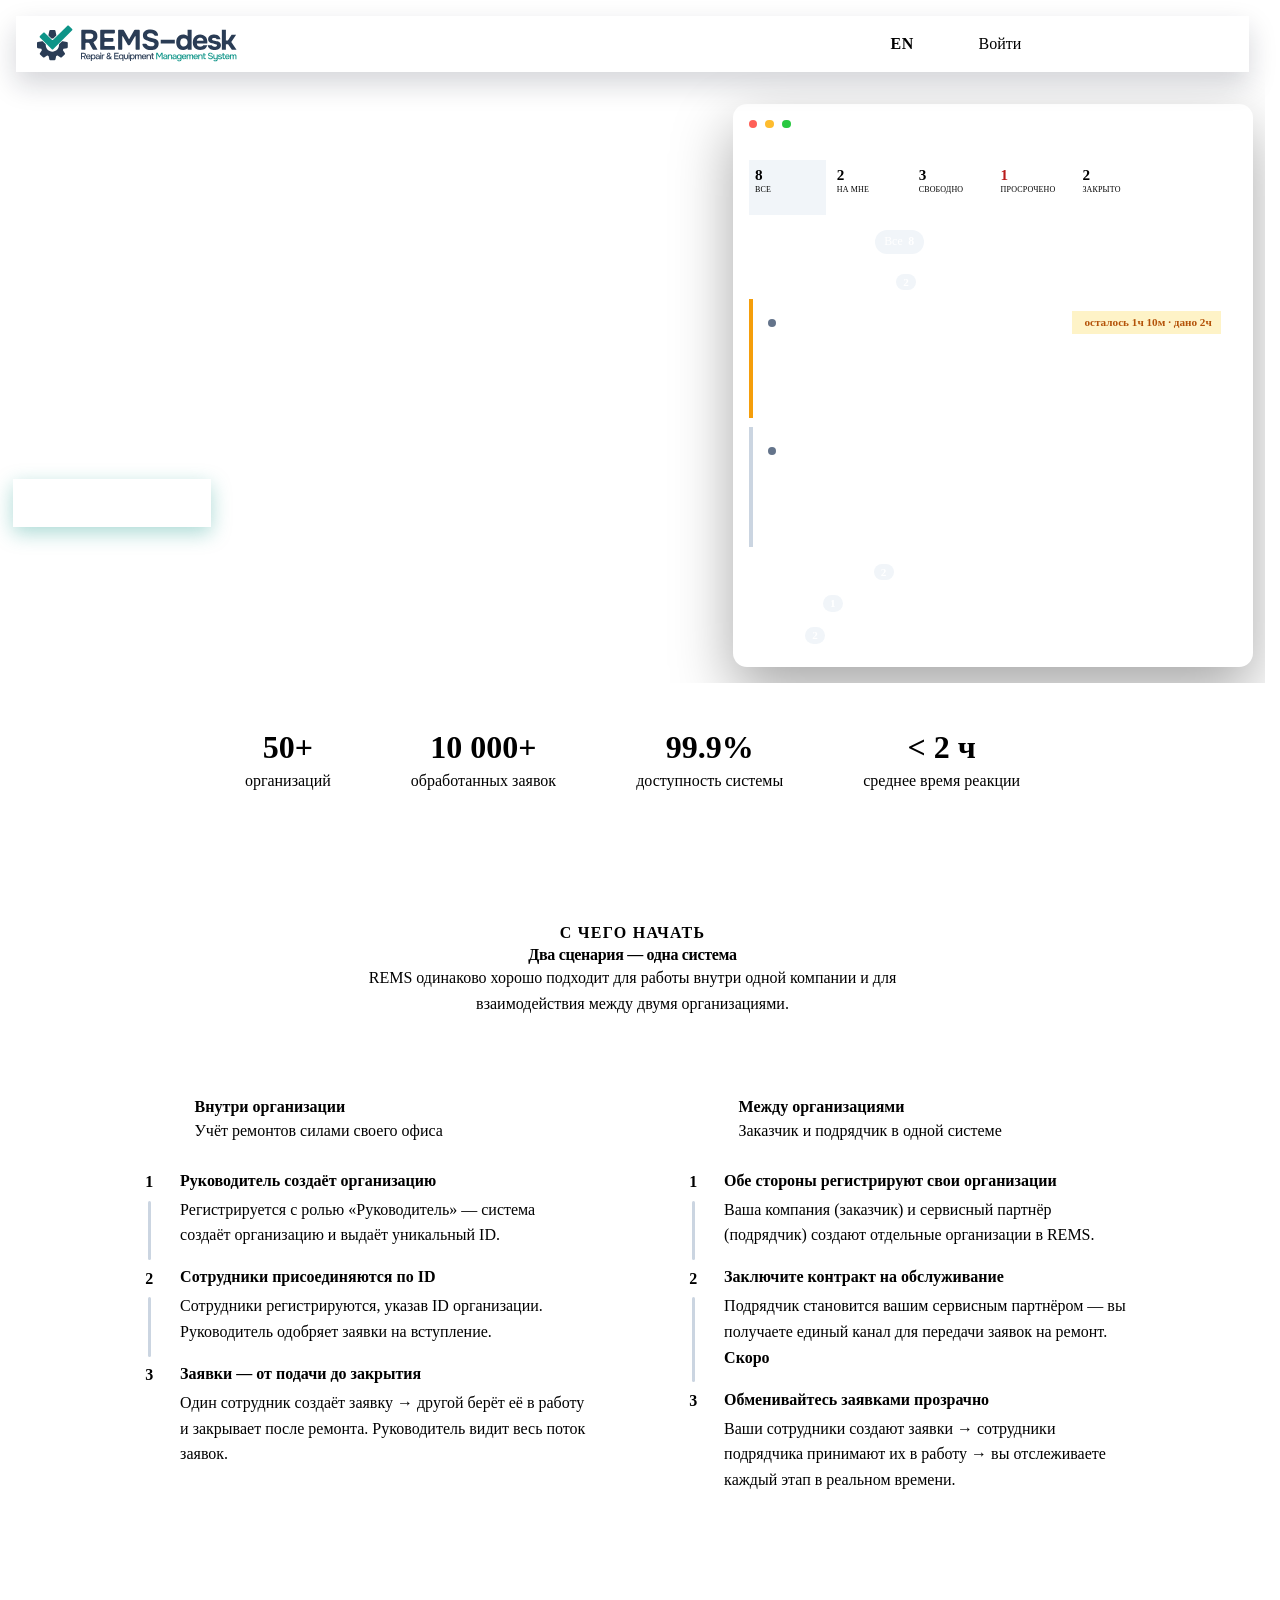
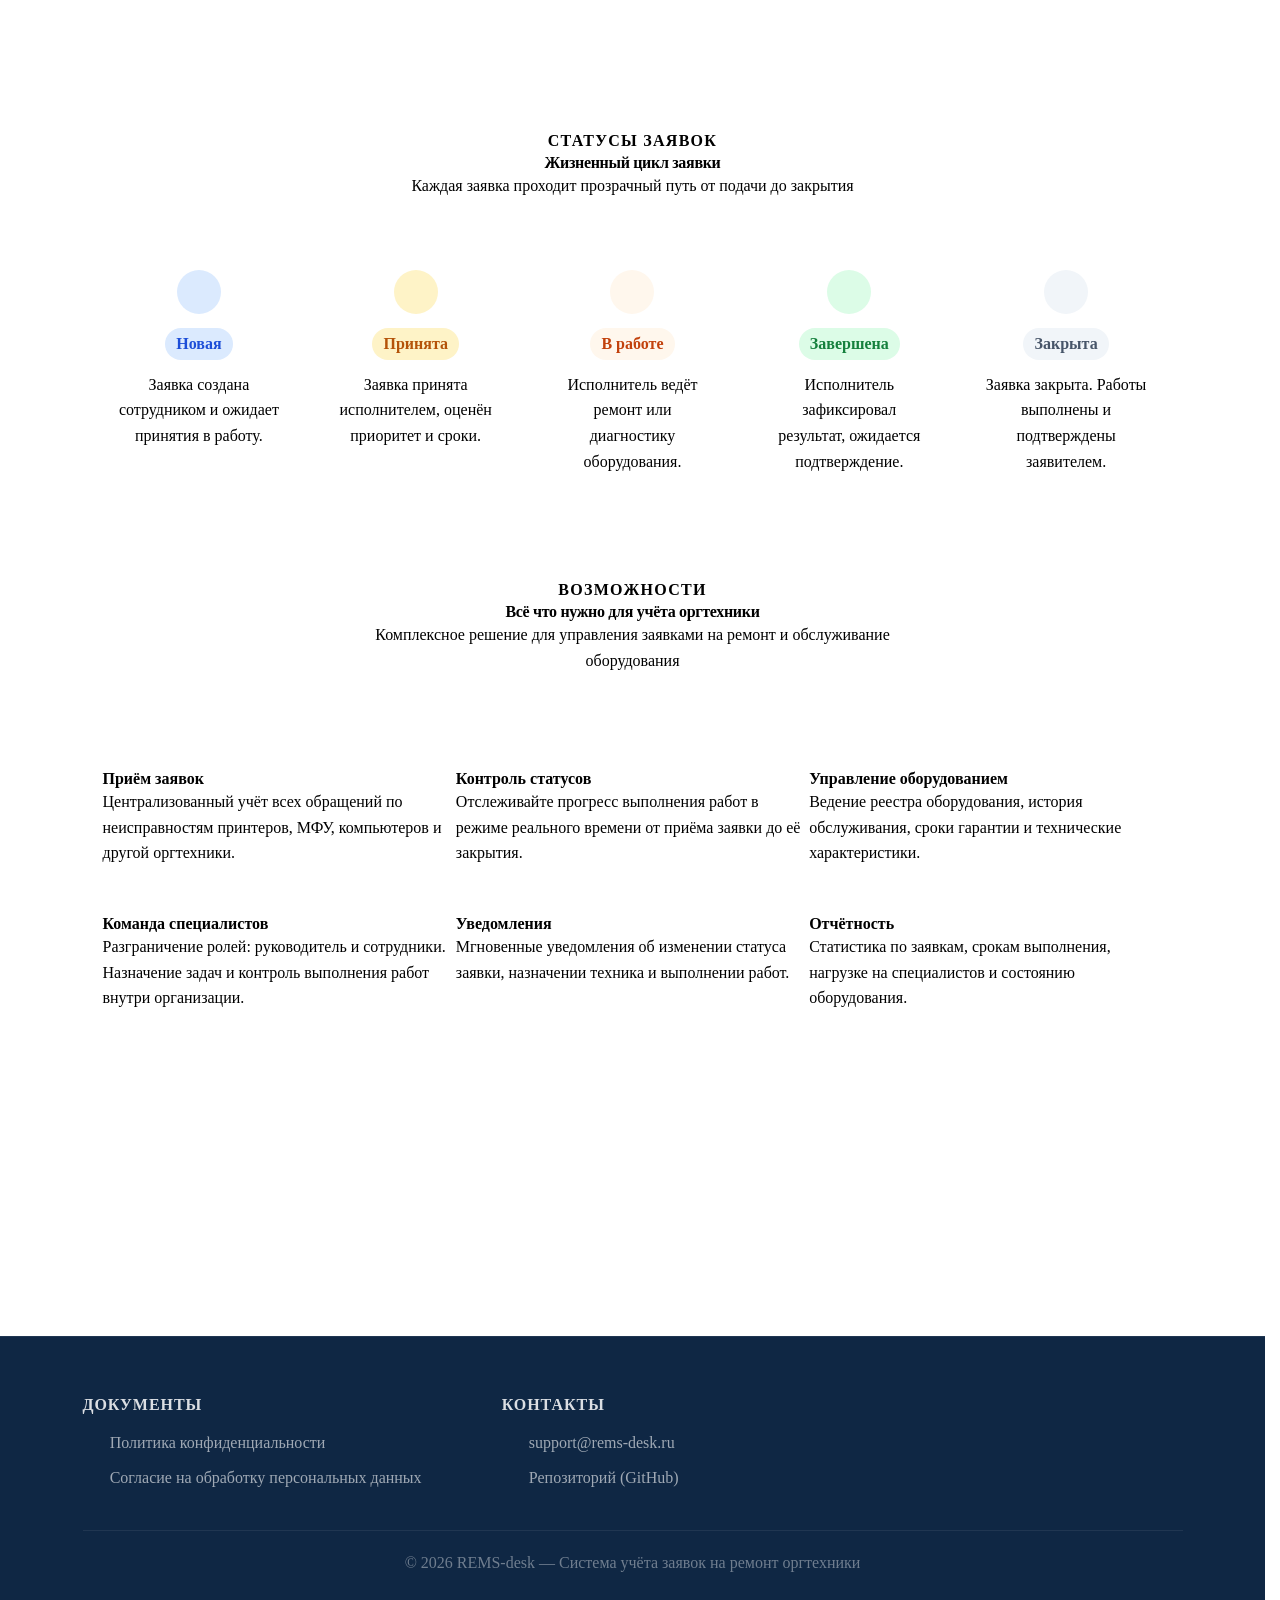
==== commit 3b998308: "Landing page gains a real in-window dashboard preview and a mobile pass, the dashboard chrome become" ====
--- a/index.html
+++ b/index.html
@@ -348,6 +348,28 @@
     }
     .mockup-title-bar span { font-size: .6rem; color: rgba(255,255,255,.5); font-family: monospace; }
     .mockup-body { padding: 1.25rem; }
+    /* ── Dashboard-preview: реальные компоненты заявок внутри окна-макета ──
+       Окно узкое, поэтому тело чуть плотнее реального дашборда. Карточки/
+       чипы здесь некликабельны — гасим hover-подъём и курсор-pointer, чтобы
+       статичное превью не «прыгало» под мышью. */
+    .mockup-dash { padding: 1rem 1.05rem 1.1rem; }
+    /* Все KPI-плитки в ОДИН ряд: реальные плитки рассчитаны на широкую
+       колонку (min-width 5rem + wrap), поэтому в узком окне макета ужимаем
+       их (min-width:0 + nowrap) и слегка уменьшаем типографику, чтобы все
+       шесть поместились в строку без переноса. */
+    .mockup-dash .rq-tiles { flex-wrap: nowrap; gap: 0.3rem; }
+    .mockup-dash .rq-tile { min-width: 0; padding: 0.4rem 0.35rem; }
+    .mockup-dash .rq-tile-count { font-size: 0.95rem; }
+    .mockup-dash .rq-tile-label { font-size: 0.5rem; line-height: 1.15; }
+    .mockup-dash .rq-tile-star { font-size: 0.7em; }
+    .mockup-dash .mockup-scope { margin-bottom: 0.85rem; }
+    .mockup-dash .request-card,
+    .mockup-dash .rq-tile,
+    .mockup-dash .rq-scope-chip,
+    .mockup-dash .rq-section > summary { cursor: default; }
+    .mockup-dash .request-card:hover { transform: none; box-shadow: none; }
+    .mockup-dash .rq-tile:hover,
+    .mockup-dash .rq-scope-chip:hover { border-color: var(--clr-border); }
     .mockup-header {
       display: flex;
       align-items: center;
@@ -664,14 +686,52 @@
     .section-label { color: var(--clr-accent) !important; }
     .section-title { color: var(--clr-navy)   !important; }
 
+    /* Короткий знак (иконка-бейдж) скрыт на десктопе — показывается
+       только на мобильной ширине вместо полного логотипа. */
+    .navbar-logo-short { display: none; }
+
     /* Responsive hero */
     @media (max-width: 768px) {
+      /* Лого: полный знак → компактный знак (logo.svg). */
+      .navbar-logo-full  { display: none; }
+      .navbar-logo-short { display: block; }
+
+      /* Шапка для гостя: оставляем только «Регистрация». Прячем «Войти»,
+         а ширину кнопки делаем по тексту. */
+      #nav-guest .btn-secondary { display: none; }
+      .navbar-actions #nav-guest .btn { min-width: 0; }
+
+      /* Переключатель языка → ОДНА кнопка-тумблер: показываем только
+         НЕактивный язык (тот, на который переключимся). Клик меняет язык,
+         класс .active перебрасывается → показывается уже другой язык. */
+      .navbar > .navbar-actions .lang-switcher {
+        border: none; padding: 0; background: transparent; gap: 0;
+      }
+      .navbar > .navbar-actions .lang-btn.active { display: none; }
+      .navbar > .navbar-actions .lang-btn:not(.active) {
+        display: inline-flex; align-items: center;
+        color: var(--clr-navy);
+        background: var(--clr-bg-muted);
+        border: 1px solid var(--clr-border);
+        padding: 0.4rem 0.7rem;
+        border-radius: var(--radius-full);
+      }
+
       .hero-2col {
         grid-template-columns: 1fr;
         min-height: auto;
       }
-      .hero-text { padding: 3rem 1.5rem; }
-      .hero-mockup { display: none; }
+      /* Текст героя по центру + меньше вертикали под анимацию. */
+      .hero-text {
+        padding: 2rem 1.25rem 2.5rem;
+        align-items: center;
+        text-align: center;
+      }
+      .hero-title    { font-size: clamp(1.5rem, 6.5vw, 2rem); }
+      .hero-subtitle { font-size: var(--text-base); max-width: 34rem; }
+      .hero-actions  { justify-content: center; width: 100%; }
+      .hero-actions .btn-hero-cta { width: 100%; max-width: 22rem; justify-content: center; }
+      .hero-mockup   { display: none; }
     }
   </style>
 </head>
@@ -680,7 +740,10 @@
 <!-- ── Navbar ──────────────────────────────────────────────────── -->
 <header class="navbar">
   <a href="/" class="navbar-brand" aria-label="REMS-desk">
-    <img class="navbar-logo-img" src="/assets/logo-full.svg" alt="REMS-desk — Repair & Equipment Management System">
+    <!-- Полный знак на десктопе; на узких экранах прячется в пользу
+         квадратной иконки-бейджа (.navbar-logo-short) — см. @media ниже. -->
+    <img class="navbar-logo-img navbar-logo-full" src="/assets/logo-full.svg" alt="REMS-desk — Repair & Equipment Management System">
+    <img class="navbar-logo-img navbar-logo-short" src="/assets/logo-compact.svg" alt="REMS-desk">
   </a>
   <div class="navbar-spacer"></div>
   <div class="navbar-actions">
@@ -788,55 +851,166 @@
           <div class="mockup-dot r"></div>
           <div class="mockup-dot y"></div>
           <div class="mockup-dot g"></div>
-          <div class="mockup-title-bar"><span>rems.local/dashboard</span></div>
+          <div class="mockup-title-bar"><span>https://rems-desk.ru/dashboard#overview</span></div>
         </div>
-        <div class="mockup-body">
-          <div class="mockup-header">
-            <div class="mockup-logo">
-              <div class="mockup-logo-icon"><i class="ph ph-wrench"></i></div>
-              REMS
+        <!-- Body — РЕАЛЬНЫЕ компоненты дашборда (те же CSS-классы, что и в
+             приложении: rq-tiles / rq-scope-seg / rq-section / request-card),
+             с демонстрационными данными. Статика, но визуально идентична
+             живому интерфейсу. -->
+        <div class="mockup-body mockup-dash">
+          <!-- KPI-чипы (без «оценки по контрактам» — для компактности окна) -->
+          <div class="rq-tiles">
+            <button type="button" class="rq-tile is-active"><span class="rq-tile-count">8</span><span class="rq-tile-label" data-i18n="requests.tile.all">Все</span></button>
+            <button type="button" class="rq-tile"><span class="rq-tile-count">2</span><span class="rq-tile-label" data-i18n="requests.tile.action">На мне</span></button>
+            <button type="button" class="rq-tile"><span class="rq-tile-count">3</span><span class="rq-tile-label" data-i18n="requests.tile.free">Свободно</span></button>
+            <button type="button" class="rq-tile rq-tile--danger"><span class="rq-tile-count">1</span><span class="rq-tile-label" data-i18n="requests.tile.overdue">Просрочено</span></button>
+            <button type="button" class="rq-tile"><span class="rq-tile-count">2</span><span class="rq-tile-label" data-i18n="requests.tile.archive">Закрыто</span></button>
+            <div class="rq-tile rq-tile--metric"><span class="rq-tile-count">4.7<i class="ph-fill ph-star rq-tile-star" aria-hidden="true"></i></span><span class="rq-tile-label" data-i18n="requests.tile.rating_internal">Оценка внутри</span></div>
+          </div>
+
+          <!-- Вторая строка фильтров: тип заявки -->
+          <div class="rq-scope-seg mockup-scope">
+            <button type="button" class="rq-scope-chip is-active"><span data-i18n="employee.req_scope_all">Все</span><span class="rq-scope-count">8</span></button>
+            <button type="button" class="rq-scope-chip"><span data-i18n="employee.req_scope_internal">Внутренние</span><span class="rq-scope-count">5</span></button>
+            <button type="button" class="rq-scope-chip"><span data-i18n="employee.req_scope_partner">Контракты</span><span class="rq-scope-count">3</span></button>
+          </div>
+
+          <!-- Сворачиваемые списки заявок -->
+          <details class="rq-section" open>
+            <summary class="rq-section-head">
+              <i class="ph ph-caret-right rq-section-caret"></i>
+              <span data-i18n="requests.section.action">Требуют действия</span>
+              <span class="rq-section-count">2</span>
+            </summary>
+            <div class="rq-section-body">
+              <div class="request-card rq-urg-soon" role="button" tabindex="0">
+                <div class="request-card-head">
+                  <div class="request-card-id">
+                    <span class="rq-dot rq-dot-in_progress" aria-hidden="true"></span>
+                    <span class="request-card-number">REQ-1042</span>
+                    <span class="request-type-chip"><i class="ph ph-buildings"></i><span data-i18n="requests.type_internal">Внутренняя</span></span>
+                    <span class="rq-status-label" data-i18n="requests.status.in_progress">В работе</span>
+                  </div>
+                  <div class="request-card-head-right"><span class="rq-due rq-due-soon"><i class="ph ph-clock"></i> <span data-i18n="landing.demo.sla1">осталось 1ч 10м · дано 2ч</span></span></div>
+                </div>
+                <div class="request-card-desc" data-i18n="landing.demo.d1">HP LaserJet не печатает — замятие бумаги в лотке 2</div>
+                <div class="request-card-foot">
+                  <div class="request-card-meta"><span class="contract-muted"><i class="ph ph-printer"></i> HP LaserJet · №INV-204</span><span class="contract-dot">·</span><span class="contract-muted"><i class="ph ph-user"></i> <span data-i18n="landing.demo.you">Вы</span></span></div>
+                  <span class="request-card-open"><span data-i18n="requests.open">Дорожная карта</span><i class="ph-bold ph-caret-right"></i></span>
+                </div>
+              </div>
+              <div class="request-card rq-urg-ok" role="button" tabindex="0">
+                <div class="request-card-head">
+                  <div class="request-card-id">
+                    <span class="rq-dot rq-dot-assigned" aria-hidden="true"></span>
+                    <span class="request-card-number">REQ-1051</span>
+                    <span class="request-type-chip request-type-chip--contract"><i class="ph ph-handshake"></i><span data-i18n="requests.type_contract">По контракту</span></span>
+                    <span class="rq-status-label" data-i18n="requests.status.assigned">Назначена</span>
+                  </div>
+                  <div class="request-card-head-right"><span class="rq-due rq-due-ok"><i class="ph ph-clock"></i> <span data-i18n="landing.demo.sla2">осталось 3ч 40м · дано 8ч</span></span></div>
+                </div>
+                <div class="request-card-desc" data-i18n="landing.demo.d2">Замена матрицы ноутбука Dell Latitude 5420</div>
+                <div class="request-card-foot">
+                  <div class="request-card-meta"><span class="contract-muted"><i class="ph ph-handshake"></i> <span data-i18n="landing.demo.org_alfa">ООО «Альфа»</span> <i class="ph ph-arrow-right rq-parties-arrow"></i> <span data-i18n="landing.demo.org_servicepro">СервисПро</span></span></div>
+                  <span class="request-card-open"><span data-i18n="requests.open">Дорожная карта</span><i class="ph-bold ph-caret-right"></i></span>
+                </div>
+              </div>
             </div>
-            <span style="font-size:.6rem; color:var(--clr-text-muted);">Иванов И.И. · Сотрудник</span>
-          </div>
-          <div class="mockup-stats">
-            <div class="mockup-stat">
-              <div class="mockup-stat-val" style="color:var(--clr-accent);">12</div>
-              <div class="mockup-stat-lbl">Открытых</div>
+          </details>
+
+          <details class="rq-section">
+            <summary class="rq-section-head">
+              <i class="ph ph-caret-right rq-section-caret"></i>
+              <span data-i18n="requests.section.free">Свободный пул</span>
+              <span class="rq-section-count">2</span>
+            </summary>
+            <div class="rq-section-body">
+              <div class="request-card rq-urg-soon" role="button" tabindex="0">
+                <div class="request-card-head">
+                  <div class="request-card-id">
+                    <span class="rq-dot rq-dot-new" aria-hidden="true"></span>
+                    <span class="request-card-number">REQ-1063</span>
+                    <span class="request-type-chip"><i class="ph ph-buildings"></i><span data-i18n="requests.type_internal">Внутренняя</span></span>
+                    <span class="rq-status-label" data-i18n="requests.unassigned">Свободна</span>
+                  </div>
+                  <div class="request-card-head-right"><span class="rq-due rq-due-soon"><i class="ph ph-clock"></i> <span data-i18n="landing.demo.sla3">взять за 25м · дано 2ч</span></span></div>
+                </div>
+                <div class="request-card-desc" data-i18n="landing.demo.d3">Не включается монитор на ресепшене</div>
+                <div class="request-card-foot">
+                  <div class="request-card-meta"><span class="contract-muted"><i class="ph ph-desktop"></i> Dell P2419H · №INV-077 · <i class="ph ph-map-pin"></i> <span data-i18n="landing.demo.loc_reception">Ресепшен</span></span></div>
+                  <span class="request-card-open"><span data-i18n="requests.open">Дорожная карта</span><i class="ph-bold ph-caret-right"></i></span>
+                </div>
+              </div>
+              <div class="request-card rq-urg-ok" role="button" tabindex="0">
+                <div class="request-card-head">
+                  <div class="request-card-id">
+                    <span class="rq-dot rq-dot-new" aria-hidden="true"></span>
+                    <span class="request-card-number">REQ-1064</span>
+                    <span class="request-type-chip request-type-chip--contract"><i class="ph ph-handshake"></i><span data-i18n="requests.type_contract">По контракту</span></span>
+                    <span class="rq-status-label" data-i18n="requests.unassigned">Свободна</span>
+                  </div>
+                  <div class="request-card-head-right"><span class="rq-due rq-due-ok"><i class="ph ph-clock"></i> <span data-i18n="landing.demo.sla4">взять за 1ч 30м · дано 4ч</span></span></div>
+                </div>
+                <div class="request-card-desc" data-i18n="landing.demo.d4">МФУ Kyocera зажёвывает бумагу при сканировании</div>
+                <div class="request-card-foot">
+                  <div class="request-card-meta"><span class="contract-muted"><i class="ph ph-handshake"></i> <span data-i18n="landing.demo.org_beta">ООО «Бета»</span> <i class="ph ph-arrow-right rq-parties-arrow"></i> <span data-i18n="landing.demo.org_servicepro">СервисПро</span></span></div>
+                  <span class="request-card-open"><span data-i18n="requests.open">Дорожная карта</span><i class="ph-bold ph-caret-right"></i></span>
+                </div>
+              </div>
             </div>
-            <div class="mockup-stat">
-              <div class="mockup-stat-val">5</div>
-              <div class="mockup-stat-lbl">В работе</div>
+          </details>
+
+          <details class="rq-section">
+            <summary class="rq-section-head">
+              <i class="ph ph-caret-right rq-section-caret"></i>
+              <span data-i18n="requests.section.wip">В работе</span>
+              <span class="rq-section-count">1</span>
+            </summary>
+            <div class="rq-section-body">
+              <div class="request-card rq-urg-overdue" role="button" tabindex="0">
+                <div class="request-card-head">
+                  <div class="request-card-id">
+                    <span class="rq-dot rq-dot-in_progress" aria-hidden="true"></span>
+                    <span class="request-card-number">REQ-1048</span>
+                    <span class="request-type-chip"><i class="ph ph-buildings"></i><span data-i18n="requests.type_internal">Внутренняя</span></span>
+                    <span class="rq-status-label" data-i18n="requests.status.in_progress">В работе</span>
+                  </div>
+                  <div class="request-card-head-right"><span class="rq-due rq-due-overdue"><i class="ph ph-alarm"></i> <span data-i18n="landing.demo.sla5">просрочено 40м · дано 4ч</span></span></div>
+                </div>
+                <div class="request-card-desc" data-i18n="landing.demo.d5">Замена термопасты и чистка системного блока</div>
+                <div class="request-card-foot">
+                  <div class="request-card-meta"><span class="contract-muted"><i class="ph ph-desktop-tower"></i> HP ProDesk 400</span><span class="contract-dot">·</span><span class="contract-muted"><i class="ph ph-user"></i> <span data-i18n="landing.demo.person1">Анна Котова</span></span></div>
+                  <span class="request-card-open"><span data-i18n="requests.open">Дорожная карта</span><i class="ph-bold ph-caret-right"></i></span>
+                </div>
+              </div>
             </div>
-            <div class="mockup-stat">
-              <div class="mockup-stat-val" style="color:var(--clr-navy);">48</div>
-              <div class="mockup-stat-lbl">Закрыто</div>
+          </details>
+
+          <details class="rq-section">
+            <summary class="rq-section-head">
+              <i class="ph ph-caret-right rq-section-caret"></i>
+              <span data-i18n="requests.section.archive">Архив</span>
+              <span class="rq-section-count">2</span>
+            </summary>
+            <div class="rq-section-body">
+              <div class="request-card request-card--terminal" role="button" tabindex="0">
+                <div class="request-card-head">
+                  <div class="request-card-id">
+                    <span class="rq-dot rq-dot-closed" aria-hidden="true"></span>
+                    <span class="request-card-number">REQ-1001</span>
+                    <span class="request-type-chip"><i class="ph ph-buildings"></i><span data-i18n="requests.type_internal">Внутренняя</span></span>
+                    <span class="rq-status-label" data-i18n="requests.status.closed">Закрыта</span>
+                  </div>
+                  <div class="request-card-head-right"><span class="rq-due rq-due-done"><i class="ph ph-check"></i> <span data-i18n="landing.demo.sla6">закрыто за 1ч 50м · дано 2ч</span></span></div>
+                </div>
+                <div class="request-card-desc" data-i18n="landing.demo.d6">Настройка сетевого принтера в отделе продаж</div>
+                <div class="request-card-foot">
+                  <div class="request-card-meta"><span class="contract-muted"><i class="ph ph-printer"></i> Canon i-SENSYS · №INV-031</span></div>
+                  <span class="request-card-open"><span data-i18n="requests.open">Дорожная карта</span><i class="ph-bold ph-caret-right"></i></span>
+                </div>
+              </div>
             </div>
-          </div>
-          <div class="mockup-section-label">Активные заявки</div>
-          <div class="mockup-req">
-            <div class="mockup-req-icon teal"><i class="ph ph-printer"></i></div>
-            <div class="mockup-req-main">
-              <div class="mockup-req-title">HP LaserJet — не печатает</div>
-              <div class="mockup-req-sub">Бухгалтерия · #REQ-1042</div>
-            </div>
-            <span class="mockup-badge orange">В работе</span>
-          </div>
-          <div class="mockup-req">
-            <div class="mockup-req-icon navy"><i class="ph ph-desktop-tower"></i></div>
-            <div class="mockup-req-main">
-              <div class="mockup-req-title">ПК зависает при загрузке</div>
-              <div class="mockup-req-sub">ИТ-отдел · #REQ-1041</div>
-            </div>
-            <span class="mockup-badge blue">Новая</span>
-          </div>
-          <div class="mockup-req">
-            <div class="mockup-req-icon teal"><i class="ph ph-monitor"></i></div>
-            <div class="mockup-req-main">
-              <div class="mockup-req-title">Монитор — артефакты на экране</div>
-              <div class="mockup-req-sub">Отдел продаж · #REQ-1040</div>
-            </div>
-            <span class="mockup-badge green">Закрыта</span>
-          </div>
+          </details>
         </div>
       </div>
     </div>
@@ -1197,19 +1371,33 @@
       // crests pick up jade-teal highlights naturally from the shader's
       // built-in shininess. Zoom slightly < 1 = larger waves for calmer
       // hero motion.
-      VANTA.WAVES({
+      window.__vantaEffect = VANTA.WAVES({
         el: '#hero-vanta',
         mouseControls: true,
         touchControls: true,
         gyroControls: false,
         minHeight: 200, minWidth: 200,
         scale: 1.0,
-        scaleMobile: 1.0,
+        // Меньший рендер-масштаб на мобильных: спокойнее анимация и легче
+        // для слабых устройств (волны крупнее, кадров меньше нагрузки).
+        scaleMobile: 0.7,
         color: 0x2a3c55,
         shininess: 15.0,
         waveHeight: 15,
         waveSpeed: 0.85,
         zoom: 0.95,
+      });
+      // Раскрытие/сворачивание списка в макапе меняет высоту окна → растёт
+      // весь hero. Vanta пересчитывает размер canvas только по window-resize,
+      // поэтому без явного resize выросшая снизу часть hero оставалась НЕ
+      // покрыта анимацией (серый фон). Дёргаем resize на toggle (на следующем
+      // кадре — после рефлоу, и ещё раз с задержкой на всякий случай).
+      document.querySelectorAll('.mockup-dash details.rq-section').forEach((d) => {
+        d.addEventListener('toggle', () => {
+          const fit = () => { try { window.__vantaEffect?.resize(); } catch (_) {} };
+          requestAnimationFrame(fit);
+          setTimeout(fit, 300);
+        });
       });
       return;
     }
@@ -1228,7 +1416,7 @@
      async IIFE for backwards browser compat. ───────────────────── */
   import { initI18n, t }       from './js/i18n.js';
   import { profile, clearSession } from './js/api.js';
-  import { logout }            from './js/auth.js';
+  import { logout, toast }     from './js/auth.js';
 
   function $(s){ return document.querySelector(s); }
 
@@ -1328,66 +1516,48 @@
   function wireUserDropdown() {
     const trigger = $('#nav-user-trigger');
     const dd      = $('#nav-user-dropdown');
-    const wrap    = $('.user-menu-wrap');
-
-    // Escape Chrome's nested-backdrop-filter limitation: move the
-    // dropdown out of the navbar (the parent already has its own
-    // backdrop-filter, so a descendant filter doesn't composite).
-    // Mirrors the dashboard logic in dashboard/index.js — see comment
-    // there for the full rationale.
-    if (dd && dd.parentElement !== document.body) {
-      document.body.appendChild(dd);
-      dd.style.position = 'fixed';
-    }
-    const position = () => {
-      if (!dd || !wrap) return;
-      const rect = wrap.getBoundingClientRect();
-      dd.style.top   = `${rect.bottom + 6}px`;
-      dd.style.right = `${window.innerWidth - rect.right}px`;
-      dd.style.left  = 'auto';
-    };
-    window.addEventListener('resize', position);
-
-    let closeTimer = null;
-    const open  = () => {
-      if (closeTimer) { clearTimeout(closeTimer); closeTimer = null; }
-      position();
-      dd.classList.remove('hidden');
-    };
-    const close = () => dd.classList.add('hidden');
-    const deferClose = () => { if (closeTimer) clearTimeout(closeTimer); closeTimer = setTimeout(close, 120); };
-    wrap?.addEventListener('mouseenter', open);
-    wrap?.addEventListener('mouseleave', deferClose);
-    // Panel itself also listens so the cursor traversing wrap→panel
-    // doesn't drop the close timer mid-flight.
-    dd?.addEventListener('mouseenter', open);
-    dd?.addEventListener('mouseleave', deferClose);
+
+    // Мини-меню на главной СКРЫТО — так же, как его убрали в дашборде.
+    // Решение: клик и по аватару, и по ФИО ведёт в Обзор, без выпадашки.
+    // Разметку и обработчики dropdown НЕ удаляем (могут пригодиться позже) —
+    // просто не показываем меню (ни по hover, ни по клику).
+    dd?.classList.add('hidden');
+
+    // Аватар → дашборд (Обзор). ФИО (#nav-user-name) уже
+    // <a href="/pages/dashboard.html"> и ведёт туда же нативно.
     trigger?.addEventListener('click', (e) => {
-      e.stopPropagation();
-      if (dd.classList.contains('hidden')) open();
-      else close();
+      e.preventDefault();
+      window.location.href = '/pages/dashboard.html#overview';
     });
-    document.addEventListener('click', (e) => {
-      if (!wrap || !dd) return;
-      if (wrap.contains(e.target)) return;
-      if (dd.contains(e.target))   return;
-      close();
+    // Колокольчик → Обзор (лента уведомлений живёт там).
+    $('#nav-bell')?.addEventListener('click', () => {
+      window.location.href = '/pages/dashboard.html#overview';
     });
-    // Name is a plain <a href="/pages/dashboard.html"> — no extra JS
-    // wiring needed; the browser's native navigation handles the click.
+    // Logout-обработчик оставляем «на будущее»: кнопка внутри скрытого
+    // меню, не видна, но код цел. Выход доступен из дашборда.
     $('#nav-logout')?.addEventListener('click', (e) => {
       e.preventDefault();
       logout();
     });
-    // Bell on the landing → dashboard's Overview tab (notifications
-    // feed lives inside Overview since the dedicated tab was retired).
-    $('#nav-bell')?.addEventListener('click', () => {
-      window.location.href = '/pages/dashboard.html#overview';
-    });
   }
 
   (async () => {
     try { await initI18n(); } catch (e) { console.error('[landing] i18n failed:', e); }
+
+    // Cookie-free notice. REMS uses NO cookies — auth token, device-id
+    // and language preference all live in localStorage. We surface that
+    // once per browser session as a courtesy toast (the "seen" flag lives
+    // in sessionStorage, not a cookie — so it reappears on a fresh tab/
+    // session but not on every in-session reload). Deferred a beat so it
+    // doesn't fight the page's first paint / Vanta init for the main thread.
+    try {
+      if (!sessionStorage.getItem('rems_cookie_notice_seen')) {
+        setTimeout(() => {
+          toast(t('landing.cookie_notice'), 'ok', 7000);
+          try { sessionStorage.setItem('rems_cookie_notice_seen', '1'); } catch (_) {}
+        }, 1200);
+      }
+    } catch (_) { /* private-mode / storage disabled — skip the notice */ }
 
     // Only try to fetch profile if there's a token at all — no point
     // burning a 401 every page load for guests.
--- a/css/landing.css
+++ b/css/landing.css
@@ -63,6 +63,24 @@
 .feature-title { font-size: var(--text-base); font-weight: 600; margin-bottom: var(--space-2); color: var(--clr-navy); }
 .feature-desc  { font-size: var(--text-sm); color: var(--clr-text-secondary); line-height: 1.6; }
 
+/* Мобильные: 6 фич сеткой 2×3 (2 колонки × 3 ряда). Живёт ЗДЕСЬ, а не в
+   responsive.css — landing.css грузится позже и иначе его базовое
+   repeat(3) перебивало бы правило. Боковые отступы секции сжимаем,
+   чтобы две карточки комфортно помещались по ширине. */
+@media (max-width: 768px) {
+  .features { padding-inline: var(--space-3); }
+  /* Заполнение ПО СТОЛБЦАМ (grid-auto-flow: column + 3 строки): первый
+     столбик получает карточки 1-2-3, что на ПК (repeat(3)) лежали в
+     ПЕРВОЙ строке; второй столбик — 4-5-6 (вторая строка ПК). */
+  .features-grid {
+    grid-template-columns: repeat(2, 1fr);
+    grid-template-rows: repeat(3, auto);
+    grid-auto-flow: column;
+    gap: var(--space-3);
+  }
+  .feature-card { padding: var(--space-4); }
+}
+
 .container  { max-width: var(--content-max); margin: 0 auto; padding: 0 var(--space-6); }
 .section-label    { font-size: var(--text-xs); font-weight: 700; text-transform: uppercase; letter-spacing: 0.08em; color: var(--clr-accent); margin-bottom: var(--space-3); }
 .section-title    { font-size: var(--text-3xl); font-weight: 800; color: var(--clr-navy); margin-bottom: var(--space-4); letter-spacing: -0.02em; }
@@ -79,7 +97,7 @@
 }
 .landing-footer-inner {
   max-width: 1100px; margin: 0 auto;
-  display: flex; flex-wrap: wrap; gap: 2.5rem 5rem; justify-content: center;
+  display: flex; flex-wrap: wrap; gap: 2.5rem 5rem; justify-content: flex-start;
 }
 .lf-col { display: flex; flex-direction: column; align-items: flex-start; gap: 0.7rem; }
 .lf-col-title { color: rgb(255 255 255 / 0.85); font-weight: 600; font-size: var(--text-xs); text-transform: uppercase; letter-spacing: 0.06em; margin-bottom: 0.2rem; }
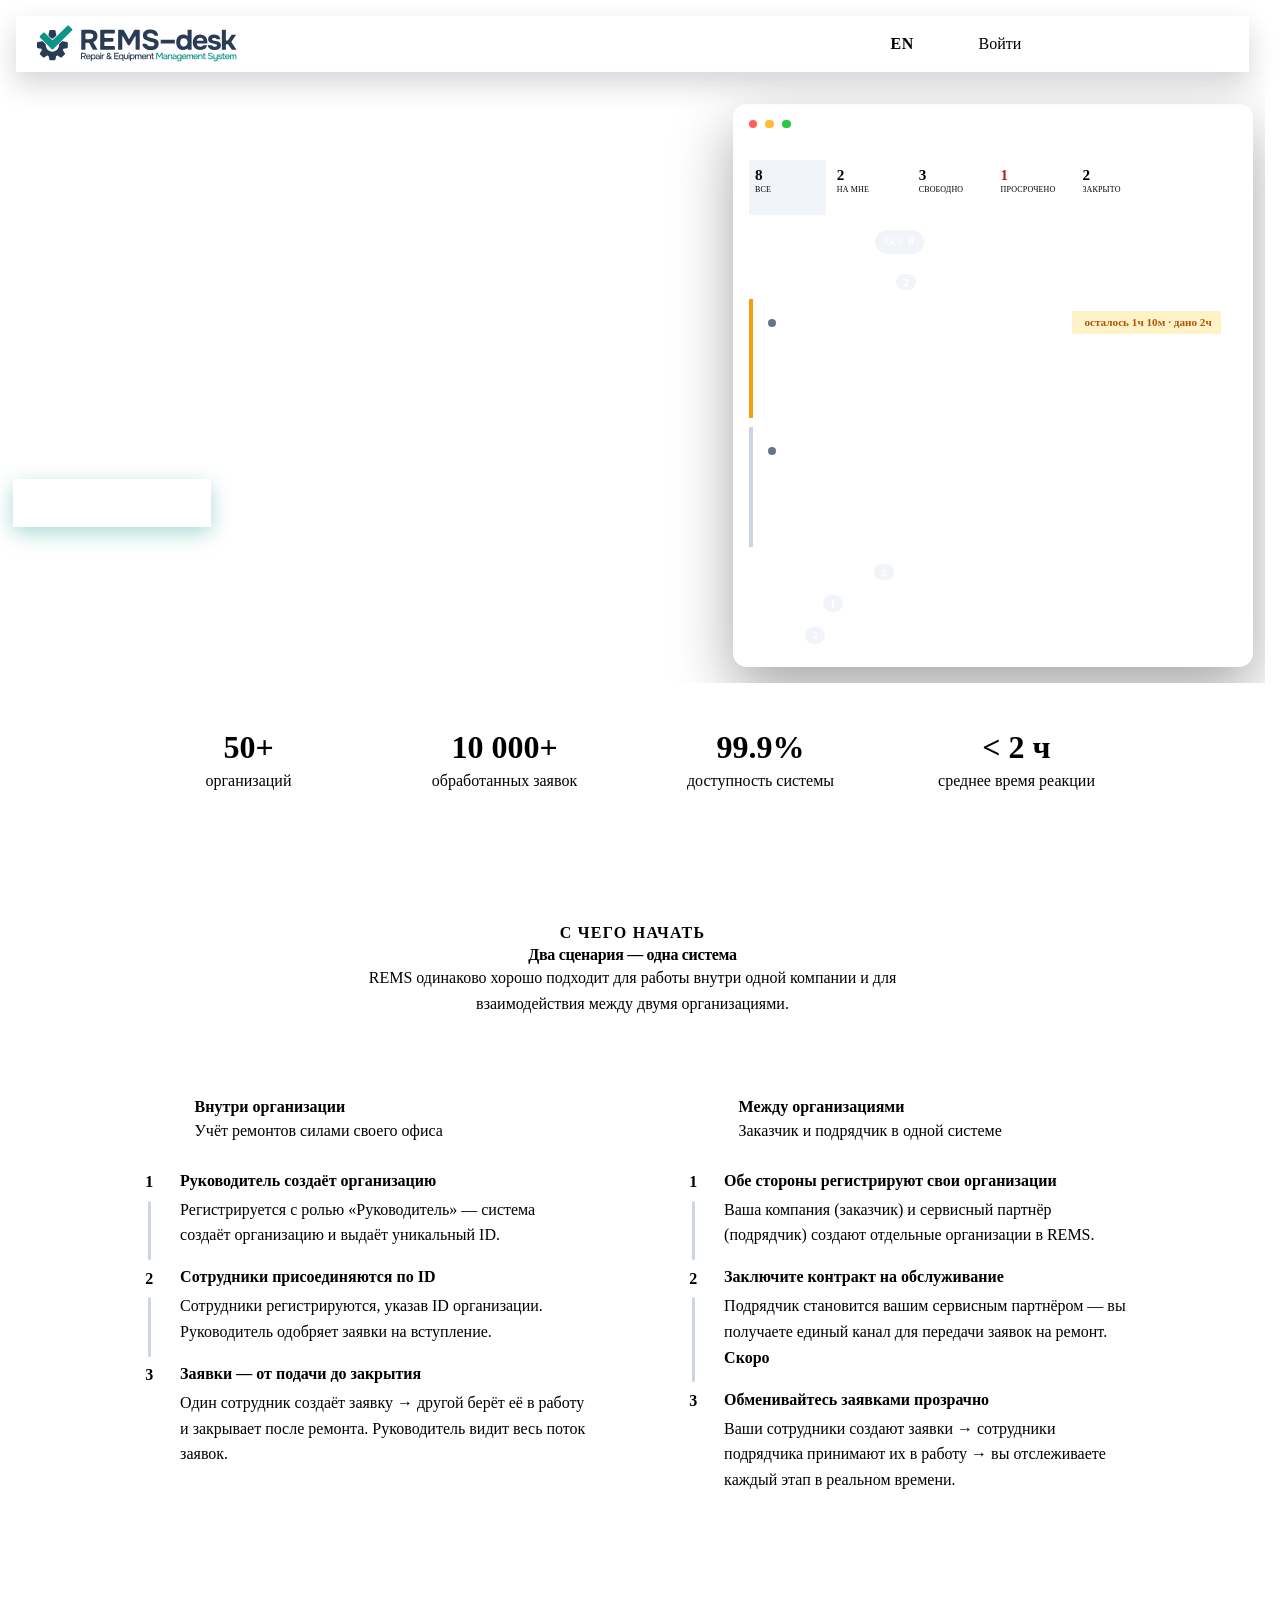
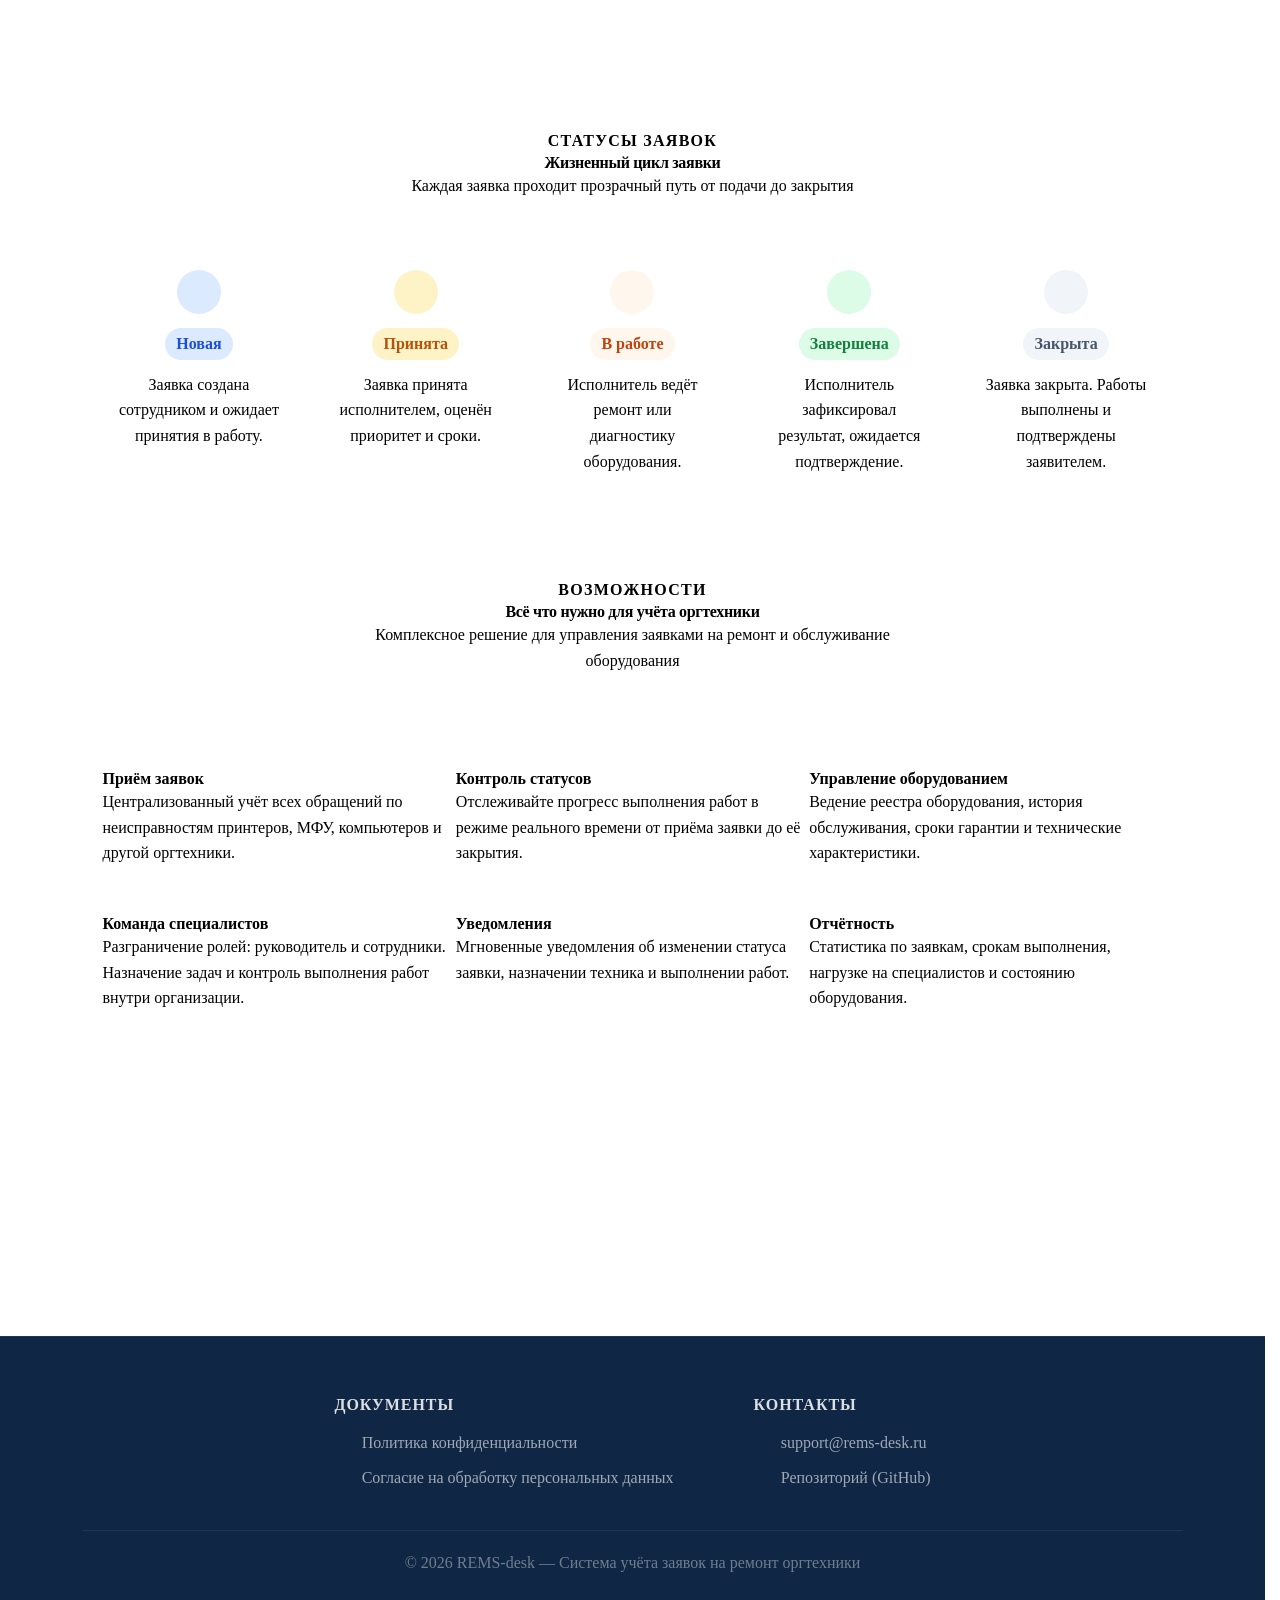
==== commit 1e9b6e96: "Fixes: 1) Fixed an issue where responsive layout adaptations were not applied on the Overview page f" ====
--- a/index.html
+++ b/index.html
@@ -3,7 +3,18 @@
 <head>
   <meta charset="UTF-8">
   <meta name="viewport" content="width=device-width, initial-scale=1.0">
-  <title>REMS-desk — Система учёта заявок на ремонт оргтехники</title>
+  <title>REMS-desk — Система учёта заявок на ремонт и обслуживание оргтехники</title>
+
+  <!-- SEO: описание/ключевые слова/индексация. description — то, что
+       поисковик показывает под заголовком в выдаче; canonical защищает от
+       дублей (www/без, http/https, ?query). -->
+  <meta name="description" content="REMS-desk — веб-система учёта заявок на ремонт и обслуживание оргтехники в организациях: роли руководителя, сотрудника и одиночки, двойной SLA, контракты с партнёрами, реестр оборудования, уведомления в реальном времени. Русский и английский интерфейс.">
+  <meta name="keywords" content="REMS-desk, учёт заявок на ремонт, управление заявками, обслуживание оборудования, ремонт оргтехники, система заявок, service desk, helpdesk, SLA, maintenance management, заявки на ремонт техники">
+  <meta name="robots" content="index, follow">
+  <meta name="author" content="REMS-desk">
+  <link rel="canonical" href="https://rems-desk.ru/">
+  <link rel="alternate" hreflang="ru" href="https://rems-desk.ru/">
+  <link rel="alternate" hreflang="x-default" href="https://rems-desk.ru/">
 
   <!-- Favicons / PWA / brand -->
   <link rel="icon" href="/assets/favicon.ico" sizes="any">
@@ -17,16 +28,36 @@
   <!-- Open Graph / Twitter (social link previews) -->
   <meta property="og:type" content="website">
   <meta property="og:site_name" content="REMS-desk">
+  <meta property="og:locale" content="ru_RU">
   <meta property="og:title" content="REMS-desk — Система учёта ремонта и оборудования">
-  <meta property="og:description" content="Учёт и обработка заявок на ремонт и обслуживание оргтехники: контракты, SLA, реестр оборудования.">
+  <meta property="og:description" content="Учёт и обработка заявок на ремонт и обслуживание оргтехники: роли, SLA, контракты, реестр оборудования, уведомления в реальном времени.">
   <meta property="og:url" content="https://rems-desk.ru/">
   <meta property="og:image" content="https://rems-desk.ru/assets/og-image.png">
   <meta property="og:image:width" content="1200">
   <meta property="og:image:height" content="630">
+  <meta property="og:image:alt" content="REMS-desk — система учёта заявок на ремонт оргтехники">
   <meta name="twitter:card" content="summary_large_image">
   <meta name="twitter:title" content="REMS-desk — Система учёта ремонта и оборудования">
   <meta name="twitter:description" content="Учёт и обработка заявок на ремонт и обслуживание оргтехники.">
   <meta name="twitter:image" content="https://rems-desk.ru/assets/og-image.png">
+
+  <!-- Структурированные данные (Schema.org JSON-LD) — помогает поисковикам
+       понять, что это веб-приложение, и показывать расширенные сниппеты. -->
+  <script type="application/ld+json">
+  {
+    "@context": "https://schema.org",
+    "@type": "WebApplication",
+    "name": "REMS-desk",
+    "description": "Система учёта заявок на ремонт и обслуживание оргтехники в организациях",
+    "url": "https://rems-desk.ru",
+    "applicationCategory": "BusinessApplication",
+    "operatingSystem": "Web",
+    "browserRequirements": "Requires JavaScript",
+    "inLanguage": ["ru", "en"],
+    "offers": { "@type": "Offer", "price": "0", "priceCurrency": "RUB" },
+    "publisher": { "@type": "Organization", "name": "REMS-desk", "url": "https://rems-desk.ru" }
+  }
+  </script>
   <!-- All assets are self-hosted (no third-party CDN dependency).
        Fonts, icons, three.js + Vanta are bundled under /fonts and
        /vendor. The site survives a full offline run of the backend. -->
@@ -448,14 +479,22 @@
 
     /* Stats row — gray band */
     .stats-row {
-      display: flex;
+      /* GRID, а не flex: равные колонки → равное расстояние между ЦЕНТРАМИ
+         во всех вариантах. И перенос не «по одному» — либо все 4 в ряд, либо
+         сетка 2×2 (на узких). Колонки фикс-ширины + justify-center, чтобы на
+         ультра-широких блоки не разъезжались к краям, а полоса оставалась
+         на всю ширину. */
+      display: grid;
+      grid-template-columns: repeat(4, minmax(0, 13rem));
       justify-content: center;
-      flex-wrap: wrap;
-      gap: 2.5rem 5rem;
+      gap: 2.5rem 3rem;
       padding: 3rem 1.5rem;
       background: var(--clr-bg-subtle);
       border-top: 1px solid var(--clr-border);
       border-bottom: 1px solid var(--clr-border);
+    }
+    @media (max-width: 768px) {
+      .stats-row { grid-template-columns: repeat(2, minmax(0, 13rem)); }
     }
     .stat-item { text-align: center; }
     .stat-item-val   { font-size: 2rem; font-weight: 800; color: var(--clr-navy); line-height: 1; }
@@ -689,6 +728,10 @@
     /* Короткий знак (иконка-бейдж) скрыт на десктопе — показывается
        только на мобильной ширине вместо полного логотипа. */
     .navbar-logo-short { display: none; }
+
+    /* Секция превью заявок — только мобильные/узкие. На ПК превью живёт в
+       правой колонке героя, поэтому здесь секция скрыта (@media включает). */
+    .rq-preview-section { display: none; }
 
     /* Responsive hero */
     @media (max-width: 768px) {
@@ -732,6 +775,29 @@
       .hero-actions  { justify-content: center; width: 100%; }
       .hero-actions .btn-hero-cta { width: 100%; max-width: 22rem; justify-content: center; }
       .hero-mockup   { display: none; }
+
+      /* Превью заявок отдельной секцией (JS переносит сюда .mockup-window).
+         «Макбук»-хром (верхняя панель с точками/URL) убираем — читается как
+         обычная секция главной, а не как окно браузера. */
+      .rq-preview-section {
+        display: block;
+        /* Белый фон (как секция «две модели работы») — чередование с серой
+           полосой статистики выше. */
+        background: var(--clr-bg);
+        padding: var(--space-12) var(--space-4) var(--space-16);
+      }
+      /* Линия-разделитель между статистикой и заявками не нужна — цвета
+         (серый → белый) уже разделяют секции. */
+      .stats-row { border-bottom: none; }
+      .rq-preview-inner { max-width: 560px; margin: 0 auto; text-align: center; }
+      .rq-preview-inner .section-subtitle { margin: 0 auto var(--space-2); }
+      .rq-preview-slot { margin-top: var(--space-6); }
+      .rq-preview-slot .mockup-window {
+        max-width: none; box-shadow: var(--shadow-md);
+        border: 1px solid var(--clr-border); border-radius: var(--radius-xl);
+      }
+      .rq-preview-slot .mockup-topbar { display: none; }
+      .rq-preview-slot .rq-tiles { flex-wrap: wrap; }
     }
   </style>
 </head>
@@ -1039,6 +1105,22 @@
     <div class="stat-item-label" data-i18n="landing.stats_time">среднее время реакции</div>
   </div>
 </div>
+
+<!-- ══════════════════════════════════════════════════════════════
+     SECTION 2b — Requests preview (ТОЛЬКО мобильные/узкие экраны)
+     На ПК превью-окно живёт в правой колонке героя. На мобиле макет
+     «макбука» убираем, а само превью переносим СЮДА (JS перемещает узел
+     .mockup-window в слот ниже — без дублирования разметки) и оформляем
+     как обычную секцию главной про заявки. Стоит ПОД статистикой.
+     ══════════════════════════════════════════════════════════════ -->
+<section class="rq-preview-section" id="rq-preview-section">
+  <div class="rq-preview-inner">
+    <div class="section-label" data-i18n="landing.preview_label">Заявки</div>
+    <h2 class="section-title" data-i18n="landing.preview_title">Все заявки под контролем</h2>
+    <p class="section-subtitle" data-i18n="landing.preview_subtitle">Плитки-фильтры, приоритеты и сроки — так выглядит рабочий стол заявок.</p>
+    <div class="rq-preview-slot" id="rq-preview-slot"></div>
+  </div>
+</section>
 
 <!-- ══════════════════════════════════════════════════════════════
      SECTION 3 — Guide / two scenarios  (background: white)
@@ -1406,6 +1488,24 @@
   })(50);
 </script>
 
+<script>
+  // Мобильное превью заявок: переносим ОДИН И ТОТ ЖЕ узел .mockup-window между
+  // правой колонкой героя (ПК) и секцией #rq-preview-slot (мобила) — без
+  // дублирования разметки. appendChild перемещает элемент вместе с его
+  // слушателями (toggle секций / Vanta-resize не теряются). Реагируем на
+  // старт и на смену ширины вьюпорта.
+  (function () {
+    const win      = document.querySelector('.mockup-window');
+    const heroMock = document.querySelector('.hero-mockup');
+    const slot     = document.getElementById('rq-preview-slot');
+    if (!win || !heroMock || !slot) return;
+    const mq = window.matchMedia('(max-width: 768px)');
+    const place = () => { (mq.matches ? slot : heroMock).appendChild(win); };
+    place();
+    try { mq.addEventListener('change', place); } catch (_) { mq.addListener(place); }
+  })();
+</script>
+
 <script type="module">
   /* ── Landing page boot ───────────────────────────────────────────
      Two things:
--- a/css/landing.css
+++ b/css/landing.css
@@ -97,7 +97,12 @@
 }
 .landing-footer-inner {
   max-width: 1100px; margin: 0 auto;
-  display: flex; flex-wrap: wrap; gap: 2.5rem 5rem; justify-content: flex-start;
+  display: flex; flex-wrap: wrap; gap: 2.5rem 5rem; justify-content: center;
+}
+/* На мобиле/узких (когда «Контакты» переносится под «Документы») — выравнивание
+   по левому краю. На обычном ПК колонки центрируются по горизонтали (как было). */
+@media (max-width: 768px) {
+  .landing-footer-inner { justify-content: flex-start; }
 }
 .lf-col { display: flex; flex-direction: column; align-items: flex-start; gap: 0.7rem; }
 .lf-col-title { color: rgb(255 255 255 / 0.85); font-weight: 600; font-size: var(--text-xs); text-transform: uppercase; letter-spacing: 0.06em; margin-bottom: 0.2rem; }
